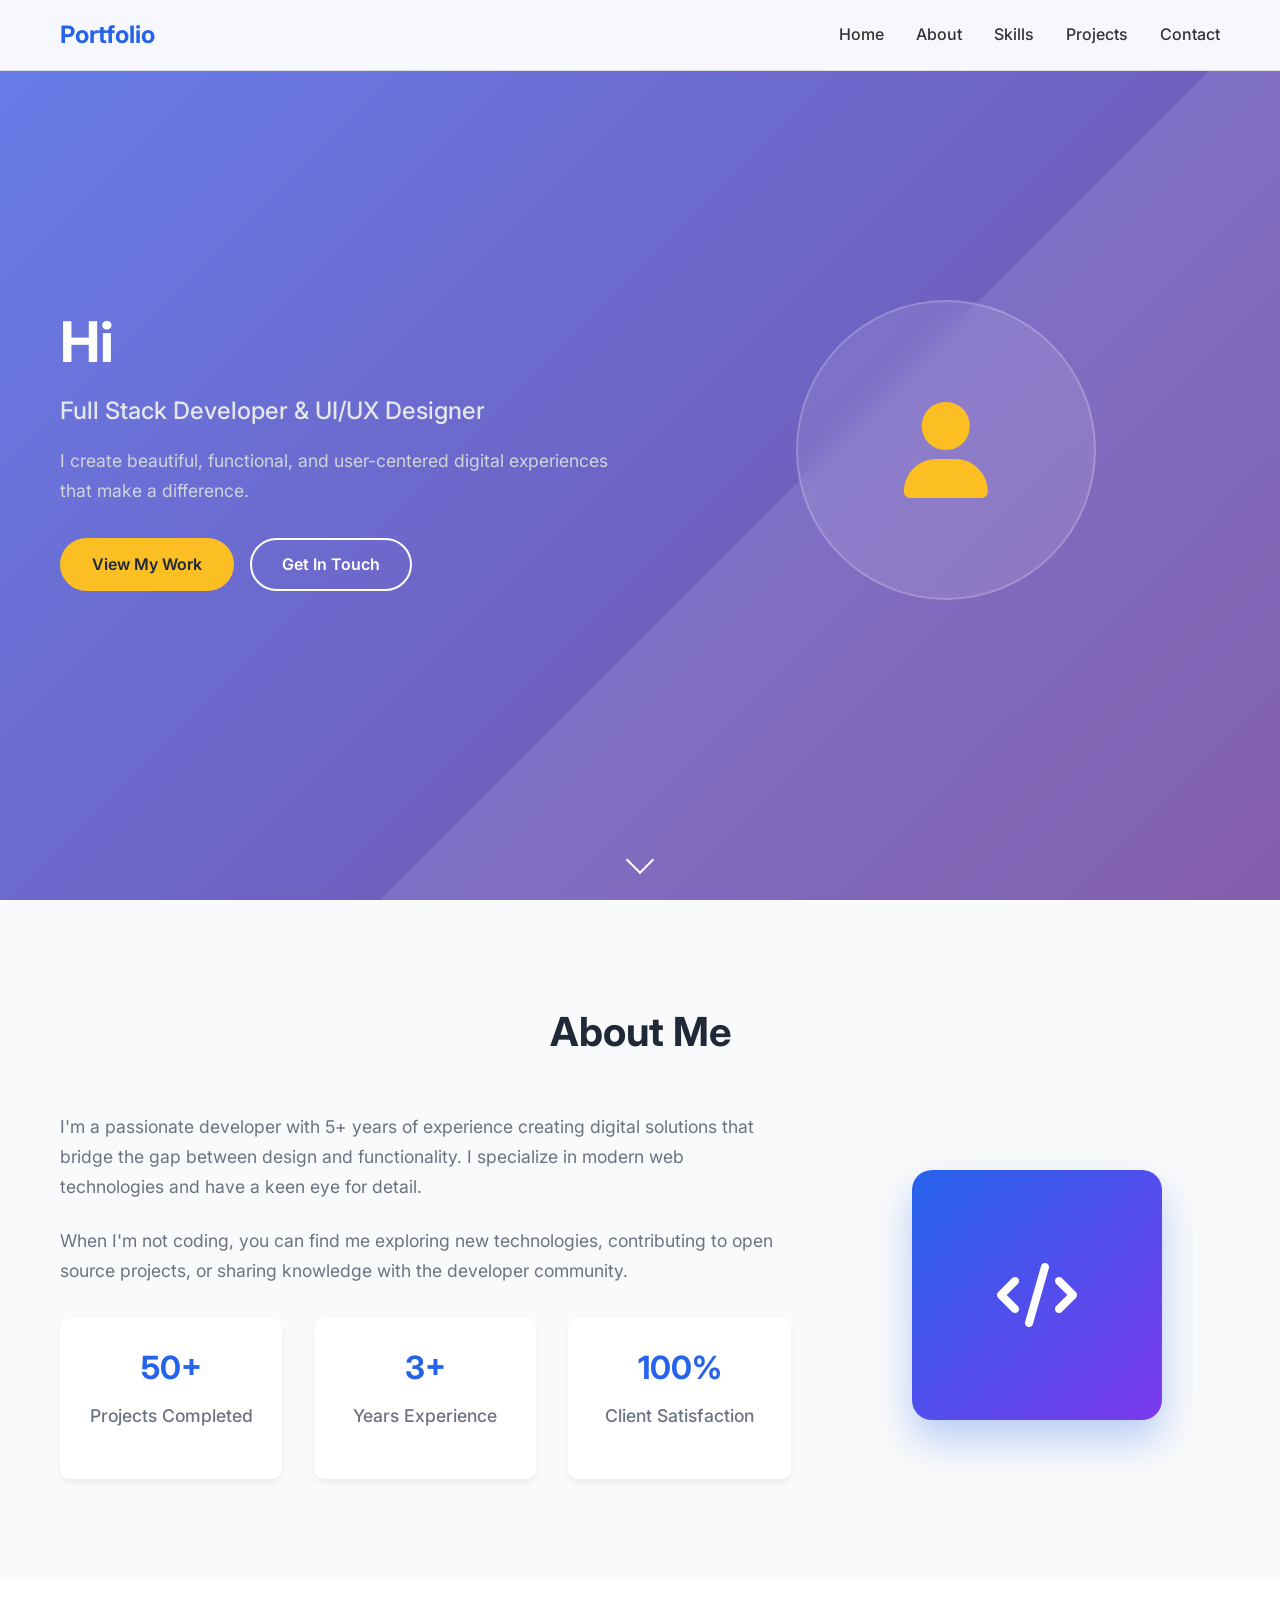
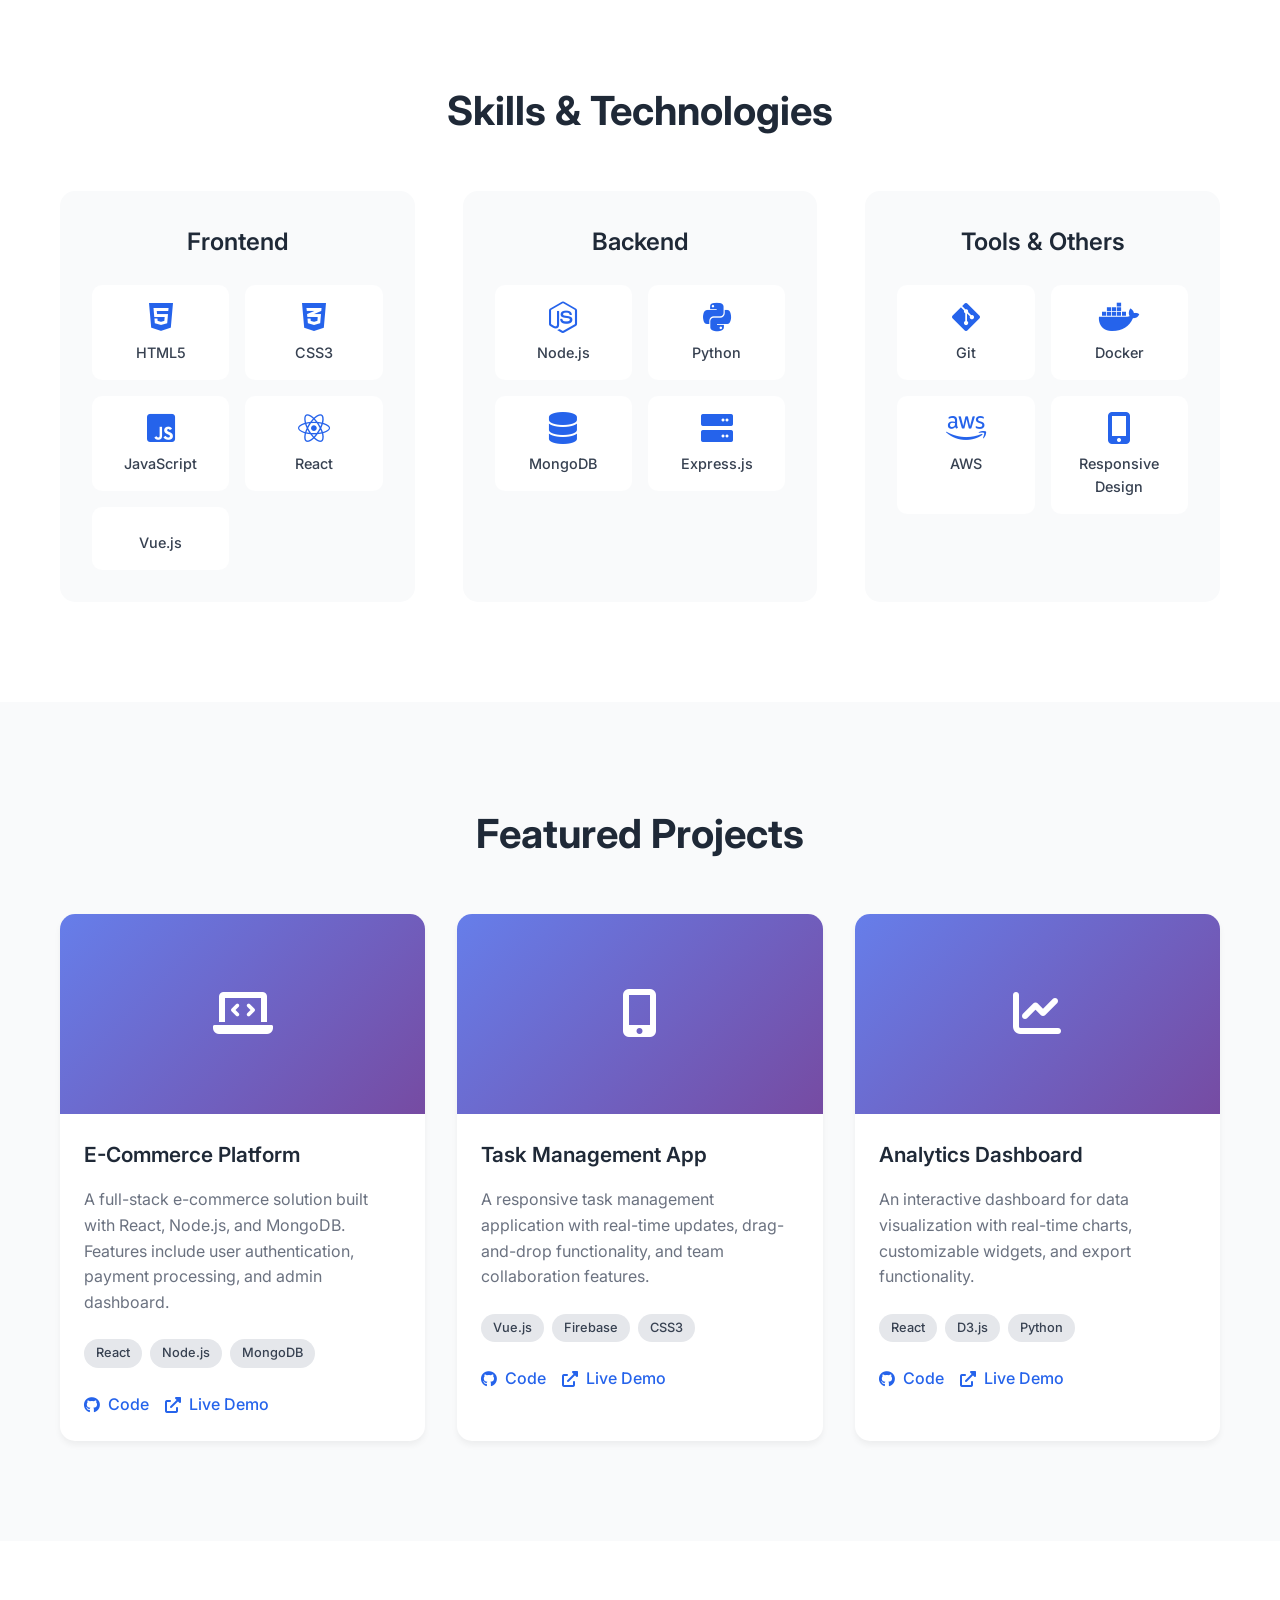
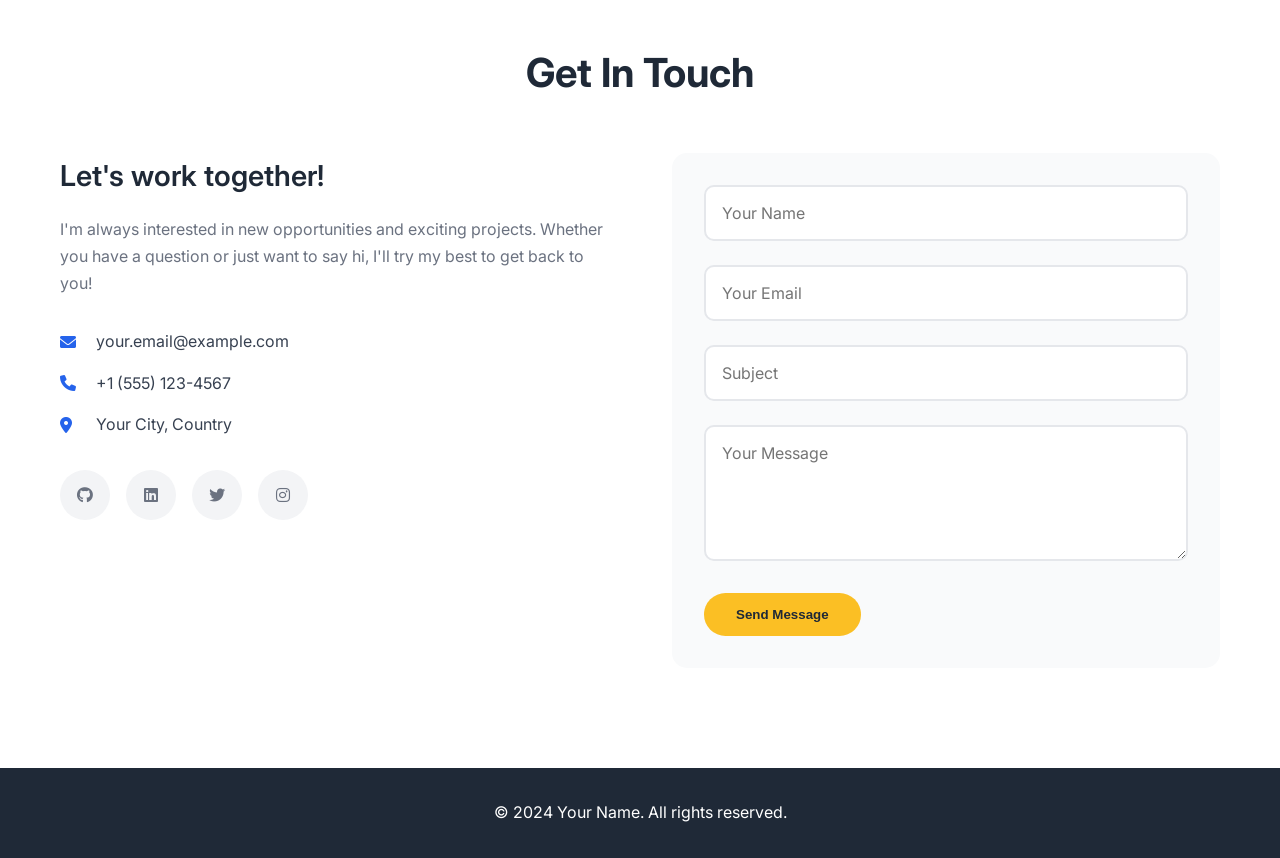
==== index.html @ 55de2504 "Initial commit: Modern responsive portfolio website" ====
<!DOCTYPE html>
<html lang="en">
<head>
    <meta charset="UTF-8">
    <meta name="viewport" content="width=device-width, initial-scale=1.0">
    <title>Your Name - Portfolio</title>
    <link rel="stylesheet" href="styles.css">
    <link href="https://cdnjs.cloudflare.com/ajax/libs/font-awesome/6.0.0/css/all.min.css" rel="stylesheet">
    <link href="https://fonts.googleapis.com/css2?family=Inter:wght@300;400;500;600;700&display=swap" rel="stylesheet">
</head>
<body>
    <!-- Navigation -->
    <nav class="navbar">
        <div class="nav-container">
            <div class="nav-logo">
                <a href="#home">Portfolio</a>
            </div>
            <div class="nav-menu" id="nav-menu">
                <a href="#home" class="nav-link">Home</a>
                <a href="#about" class="nav-link">About</a>
                <a href="#skills" class="nav-link">Skills</a>
                <a href="#projects" class="nav-link">Projects</a>
                <a href="#contact" class="nav-link">Contact</a>
            </div>
            <div class="hamburger" id="hamburger">
                <span class="bar"></span>
                <span class="bar"></span>
                <span class="bar"></span>
            </div>
        </div>
    </nav>

    <!-- Hero Section -->
    <section id="home" class="hero">
        <div class="hero-container">
            <div class="hero-content">
                <h1 class="hero-title">
                    Hi, I'm <span class="highlight">Your Name</span>
                </h1>
                <p class="hero-subtitle">Full Stack Developer & UI/UX Designer</p>
                <p class="hero-description">
                    I create beautiful, functional, and user-centered digital experiences that make a difference.
                </p>
                <div class="hero-buttons">
                    <a href="#projects" class="btn btn-primary">View My Work</a>
                    <a href="#contact" class="btn btn-secondary">Get In Touch</a>
                </div>
            </div>
            <div class="hero-image">
                <div class="hero-avatar">
                    <i class="fas fa-user"></i>
                </div>
            </div>
        </div>
        <div class="scroll-indicator">
            <div class="scroll-arrow"></div>
        </div>
    </section>

    <!-- About Section -->
    <section id="about" class="about">
        <div class="container">
            <h2 class="section-title">About Me</h2>
            <div class="about-content">
                <div class="about-text">
                    <p>
                        I'm a passionate developer with 5+ years of experience creating digital solutions 
                        that bridge the gap between design and functionality. I specialize in modern web 
                        technologies and have a keen eye for detail.
                    </p>
                    <p>
                        When I'm not coding, you can find me exploring new technologies, contributing to 
                        open source projects, or sharing knowledge with the developer community.
                    </p>
                    <div class="about-stats">
                        <div class="stat">
                            <h3>50+</h3>
                            <p>Projects Completed</p>
                        </div>
                        <div class="stat">
                            <h3>3+</h3>
                            <p>Years Experience</p>
                        </div>
                        <div class="stat">
                            <h3>100%</h3>
                            <p>Client Satisfaction</p>
                        </div>
                    </div>
                </div>
                <div class="about-image">
                    <div class="about-avatar">
                        <i class="fas fa-code"></i>
                    </div>
                </div>
            </div>
        </div>
    </section>

    <!-- Skills Section -->
    <section id="skills" class="skills">
        <div class="container">
            <h2 class="section-title">Skills & Technologies</h2>
            <div class="skills-grid">
                <div class="skill-category">
                    <h3>Frontend</h3>
                    <div class="skill-items">
                        <div class="skill-item">
                            <i class="fab fa-html5"></i>
                            <span>HTML5</span>
                        </div>
                        <div class="skill-item">
                            <i class="fab fa-css3-alt"></i>
                            <span>CSS3</span>
                        </div>
                        <div class="skill-item">
                            <i class="fab fa-js-square"></i>
                            <span>JavaScript</span>
                        </div>
                        <div class="skill-item">
                            <i class="fab fa-react"></i>
                            <span>React</span>
                        </div>
                        <div class="skill-item">
                            <i class="fab fa-vue"></i>
                            <span>Vue.js</span>
                        </div>
                    </div>
                </div>
                <div class="skill-category">
                    <h3>Backend</h3>
                    <div class="skill-items">
                        <div class="skill-item">
                            <i class="fab fa-node-js"></i>
                            <span>Node.js</span>
                        </div>
                        <div class="skill-item">
                            <i class="fab fa-python"></i>
                            <span>Python</span>
                        </div>
                        <div class="skill-item">
                            <i class="fas fa-database"></i>
                            <span>MongoDB</span>
                        </div>
                        <div class="skill-item">
                            <i class="fas fa-server"></i>
                            <span>Express.js</span>
                        </div>
                    </div>
                </div>
                <div class="skill-category">
                    <h3>Tools & Others</h3>
                    <div class="skill-items">
                        <div class="skill-item">
                            <i class="fab fa-git-alt"></i>
                            <span>Git</span>
                        </div>
                        <div class="skill-item">
                            <i class="fab fa-docker"></i>
                            <span>Docker</span>
                        </div>
                        <div class="skill-item">
                            <i class="fab fa-aws"></i>
                            <span>AWS</span>
                        </div>
                        <div class="skill-item">
                            <i class="fas fa-mobile-alt"></i>
                            <span>Responsive Design</span>
                        </div>
                    </div>
                </div>
            </div>
        </div>
    </section>

    <!-- Projects Section -->
    <section id="projects" class="projects">
        <div class="container">
            <h2 class="section-title">Featured Projects</h2>
            <div class="projects-grid">
                <div class="project-card">
                    <div class="project-image">
                        <div class="project-placeholder">
                            <i class="fas fa-laptop-code"></i>
                        </div>
                    </div>
                    <div class="project-content">
                        <h3>E-Commerce Platform</h3>
                        <p>A full-stack e-commerce solution built with React, Node.js, and MongoDB. Features include user authentication, payment processing, and admin dashboard.</p>
                        <div class="project-tech">
                            <span class="tech-tag">React</span>
                            <span class="tech-tag">Node.js</span>
                            <span class="tech-tag">MongoDB</span>
                        </div>
                        <div class="project-links">
                            <a href="#" class="project-link">
                                <i class="fab fa-github"></i> Code
                            </a>
                            <a href="#" class="project-link">
                                <i class="fas fa-external-link-alt"></i> Live Demo
                            </a>
                        </div>
                    </div>
                </div>
                <div class="project-card">
                    <div class="project-image">
                        <div class="project-placeholder">
                            <i class="fas fa-mobile-alt"></i>
                        </div>
                    </div>
                    <div class="project-content">
                        <h3>Task Management App</h3>
                        <p>A responsive task management application with real-time updates, drag-and-drop functionality, and team collaboration features.</p>
                        <div class="project-tech">
                            <span class="tech-tag">Vue.js</span>
                            <span class="tech-tag">Firebase</span>
                            <span class="tech-tag">CSS3</span>
                        </div>
                        <div class="project-links">
                            <a href="#" class="project-link">
                                <i class="fab fa-github"></i> Code
                            </a>
                            <a href="#" class="project-link">
                                <i class="fas fa-external-link-alt"></i> Live Demo
                            </a>
                        </div>
                    </div>
                </div>
                <div class="project-card">
                    <div class="project-image">
                        <div class="project-placeholder">
                            <i class="fas fa-chart-line"></i>
                        </div>
                    </div>
                    <div class="project-content">
                        <h3>Analytics Dashboard</h3>
                        <p>An interactive dashboard for data visualization with real-time charts, customizable widgets, and export functionality.</p>
                        <div class="project-tech">
                            <span class="tech-tag">React</span>
                            <span class="tech-tag">D3.js</span>
                            <span class="tech-tag">Python</span>
                        </div>
                        <div class="project-links">
                            <a href="#" class="project-link">
                                <i class="fab fa-github"></i> Code
                            </a>
                            <a href="#" class="project-link">
                                <i class="fas fa-external-link-alt"></i> Live Demo
                            </a>
                        </div>
                    </div>
                </div>
            </div>
        </div>
    </section>

    <!-- Contact Section -->
    <section id="contact" class="contact">
        <div class="container">
            <h2 class="section-title">Get In Touch</h2>
            <div class="contact-content">
                <div class="contact-info">
                    <h3>Let's work together!</h3>
                    <p>I'm always interested in new opportunities and exciting projects. Whether you have a question or just want to say hi, I'll try my best to get back to you!</p>
                    <div class="contact-details">
                        <div class="contact-item">
                            <i class="fas fa-envelope"></i>
                            <span>your.email@example.com</span>
                        </div>
                        <div class="contact-item">
                            <i class="fas fa-phone"></i>
                            <span>+1 (555) 123-4567</span>
                        </div>
                        <div class="contact-item">
                            <i class="fas fa-map-marker-alt"></i>
                            <span>Your City, Country</span>
                        </div>
                    </div>
                    <div class="social-links">
                        <a href="#" class="social-link">
                            <i class="fab fa-github"></i>
                        </a>
                        <a href="#" class="social-link">
                            <i class="fab fa-linkedin"></i>
                        </a>
                        <a href="#" class="social-link">
                            <i class="fab fa-twitter"></i>
                        </a>
                        <a href="#" class="social-link">
                            <i class="fab fa-instagram"></i>
                        </a>
                    </div>
                </div>
                <form class="contact-form">
                    <div class="form-group">
                        <input type="text" id="name" name="name" placeholder="Your Name" required>
                    </div>
                    <div class="form-group">
                        <input type="email" id="email" name="email" placeholder="Your Email" required>
                    </div>
                    <div class="form-group">
                        <input type="text" id="subject" name="subject" placeholder="Subject" required>
                    </div>
                    <div class="form-group">
                        <textarea id="message" name="message" placeholder="Your Message" rows="5" required></textarea>
                    </div>
                    <button type="submit" class="btn btn-primary">Send Message</button>
                </form>
            </div>
        </div>
    </section>

    <!-- Footer -->
    <footer class="footer">
        <div class="container">
            <p>&copy; 2024 Your Name. All rights reserved.</p>
        </div>
    </footer>

    <script src="script.js"></script>
</body>
</html>
---- styles.css ----
/* Reset and Base Styles */
* {
    margin: 0;
    padding: 0;
    box-sizing: border-box;
}

html {
    scroll-behavior: smooth;
}

body {
    font-family: 'Inter', sans-serif;
    line-height: 1.6;
    color: #333;
    background-color: #ffffff;
}

.container {
    max-width: 1200px;
    margin: 0 auto;
    padding: 0 20px;
}

/* Navigation */
.navbar {
    position: fixed;
    top: 0;
    width: 100%;
    background: rgba(255, 255, 255, 0.95);
    backdrop-filter: blur(10px);
    z-index: 1000;
    transition: all 0.3s ease;
    border-bottom: 1px solid rgba(0, 0, 0, 0.1);
}

.nav-container {
    max-width: 1200px;
    margin: 0 auto;
    padding: 0 20px;
    display: flex;
    justify-content: space-between;
    align-items: center;
    height: 70px;
}

.nav-logo a {
    font-size: 1.5rem;
    font-weight: 700;
    color: #2563eb;
    text-decoration: none;
}

.nav-menu {
    display: flex;
    gap: 2rem;
}

.nav-link {
    color: #333;
    text-decoration: none;
    font-weight: 500;
    transition: color 0.3s ease;
    position: relative;
}

.nav-link:hover {
    color: #2563eb;
}

.nav-link::after {
    content: '';
    position: absolute;
    bottom: -5px;
    left: 0;
    width: 0;
    height: 2px;
    background: #2563eb;
    transition: width 0.3s ease;
}

.nav-link:hover::after {
    width: 100%;
}

.hamburger {
    display: none;
    flex-direction: column;
    cursor: pointer;
}

.bar {
    width: 25px;
    height: 3px;
    background: #333;
    margin: 3px 0;
    transition: 0.3s;
}

/* Hero Section */
.hero {
    min-height: 100vh;
    display: flex;
    align-items: center;
    background: linear-gradient(135deg, #667eea 0%, #764ba2 100%);
    color: white;
    position: relative;
    overflow: hidden;
}

.hero::before {
    content: '';
    position: absolute;
    top: 0;
    left: 0;
    right: 0;
    bottom: 0;
    background: url('data:image/svg+xml,<svg xmlns="http://www.w3.org/2000/svg" viewBox="0 0 1000 1000"><polygon fill="rgba(255,255,255,0.1)" points="0,1000 1000,0 1000,1000"/></svg>');
    background-size: cover;
}

.hero-container {
    max-width: 1200px;
    margin: 0 auto;
    padding: 0 20px;
    display: grid;
    grid-template-columns: 1fr 1fr;
    gap: 4rem;
    align-items: center;
    position: relative;
    z-index: 1;
}

.hero-content {
    animation: fadeInUp 1s ease-out;
}

.hero-title {
    font-size: 3.5rem;
    font-weight: 700;
    margin-bottom: 1rem;
    line-height: 1.2;
}

.highlight {
    color: #fbbf24;
}

.hero-subtitle {
    font-size: 1.5rem;
    font-weight: 500;
    margin-bottom: 1rem;
    color: #e5e7eb;
}

.hero-description {
    font-size: 1.1rem;
    margin-bottom: 2rem;
    color: #d1d5db;
    line-height: 1.7;
}

.hero-buttons {
    display: flex;
    gap: 1rem;
    flex-wrap: wrap;
}

.btn {
    padding: 12px 30px;
    border-radius: 50px;
    text-decoration: none;
    font-weight: 600;
    transition: all 0.3s ease;
    display: inline-block;
    border: 2px solid transparent;
}

.btn-primary {
    background: #fbbf24;
    color: #1f2937;
}

.btn-primary:hover {
    background: #f59e0b;
    transform: translateY(-2px);
    box-shadow: 0 10px 25px rgba(251, 191, 36, 0.3);
}

.btn-secondary {
    background: transparent;
    color: white;
    border-color: white;
}

.btn-secondary:hover {
    background: white;
    color: #2563eb;
    transform: translateY(-2px);
}

.hero-image {
    display: flex;
    justify-content: center;
    align-items: center;
    animation: fadeInRight 1s ease-out;
}

.hero-avatar {
    width: 300px;
    height: 300px;
    background: rgba(255, 255, 255, 0.1);
    border-radius: 50%;
    display: flex;
    align-items: center;
    justify-content: center;
    font-size: 6rem;
    color: #fbbf24;
    backdrop-filter: blur(10px);
    border: 2px solid rgba(255, 255, 255, 0.2);
}

.scroll-indicator {
    position: absolute;
    bottom: 30px;
    left: 50%;
    transform: translateX(-50%);
    animation: bounce 2s infinite;
}

.scroll-arrow {
    width: 20px;
    height: 20px;
    border: 2px solid white;
    border-top: none;
    border-left: none;
    transform: rotate(45deg);
}

/* About Section */
.about {
    padding: 100px 0;
    background: #f9fafb;
}

.section-title {
    text-align: center;
    font-size: 2.5rem;
    font-weight: 700;
    margin-bottom: 3rem;
    color: #1f2937;
}

.about-content {
    display: grid;
    grid-template-columns: 2fr 1fr;
    gap: 4rem;
    align-items: center;
}

.about-text p {
    font-size: 1.1rem;
    margin-bottom: 1.5rem;
    color: #6b7280;
    line-height: 1.7;
}

.about-stats {
    display: grid;
    grid-template-columns: repeat(3, 1fr);
    gap: 2rem;
    margin-top: 2rem;
}

.stat {
    text-align: center;
    padding: 1.5rem;
    background: white;
    border-radius: 10px;
    box-shadow: 0 4px 6px rgba(0, 0, 0, 0.05);
}

.stat h3 {
    font-size: 2rem;
    font-weight: 700;
    color: #2563eb;
    margin-bottom: 0.5rem;
}

.stat p {
    color: #6b7280;
    font-weight: 500;
}

.about-image {
    display: flex;
    justify-content: center;
}

.about-avatar {
    width: 250px;
    height: 250px;
    background: linear-gradient(135deg, #2563eb, #7c3aed);
    border-radius: 20px;
    display: flex;
    align-items: center;
    justify-content: center;
    font-size: 4rem;
    color: white;
    box-shadow: 0 20px 40px rgba(37, 99, 235, 0.3);
}

/* Skills Section */
.skills {
    padding: 100px 0;
    background: white;
}

.skills-grid {
    display: grid;
    grid-template-columns: repeat(auto-fit, minmax(300px, 1fr));
    gap: 3rem;
}

.skill-category {
    background: #f9fafb;
    padding: 2rem;
    border-radius: 15px;
    text-align: center;
    transition: transform 0.3s ease;
}

.skill-category:hover {
    transform: translateY(-5px);
}

.skill-category h3 {
    font-size: 1.5rem;
    font-weight: 600;
    margin-bottom: 1.5rem;
    color: #1f2937;
}

.skill-items {
    display: grid;
    grid-template-columns: repeat(auto-fit, minmax(120px, 1fr));
    gap: 1rem;
}

.skill-item {
    display: flex;
    flex-direction: column;
    align-items: center;
    padding: 1rem;
    background: white;
    border-radius: 10px;
    transition: all 0.3s ease;
    cursor: pointer;
}

.skill-item:hover {
    transform: translateY(-3px);
    box-shadow: 0 10px 25px rgba(0, 0, 0, 0.1);
}

.skill-item i {
    font-size: 2rem;
    margin-bottom: 0.5rem;
    color: #2563eb;
}

.skill-item span {
    font-weight: 500;
    color: #374151;
    font-size: 0.9rem;
}

/* Projects Section */
.projects {
    padding: 100px 0;
    background: #f9fafb;
}

.projects-grid {
    display: grid;
    grid-template-columns: repeat(auto-fit, minmax(350px, 1fr));
    gap: 2rem;
}

.project-card {
    background: white;
    border-radius: 15px;
    overflow: hidden;
    box-shadow: 0 4px 6px rgba(0, 0, 0, 0.05);
    transition: all 0.3s ease;
}

.project-card:hover {
    transform: translateY(-10px);
    box-shadow: 0 20px 40px rgba(0, 0, 0, 0.1);
}

.project-image {
    height: 200px;
    background: linear-gradient(135deg, #667eea, #764ba2);
    display: flex;
    align-items: center;
    justify-content: center;
}

.project-placeholder {
    font-size: 3rem;
    color: white;
}

.project-content {
    padding: 1.5rem;
}

.project-content h3 {
    font-size: 1.3rem;
    font-weight: 600;
    margin-bottom: 1rem;
    color: #1f2937;
}

.project-content p {
    color: #6b7280;
    margin-bottom: 1.5rem;
    line-height: 1.6;
}

.project-tech {
    display: flex;
    flex-wrap: wrap;
    gap: 0.5rem;
    margin-bottom: 1.5rem;
}

.tech-tag {
    background: #e5e7eb;
    color: #374151;
    padding: 0.25rem 0.75rem;
    border-radius: 20px;
    font-size: 0.8rem;
    font-weight: 500;
}

.project-links {
    display: flex;
    gap: 1rem;
}

.project-link {
    color: #2563eb;
    text-decoration: none;
    font-weight: 500;
    display: flex;
    align-items: center;
    gap: 0.5rem;
    transition: color 0.3s ease;
}

.project-link:hover {
    color: #1d4ed8;
}

/* Contact Section */
.contact {
    padding: 100px 0;
    background: white;
}

.contact-content {
    display: grid;
    grid-template-columns: 1fr 1fr;
    gap: 4rem;
    align-items: start;
}

.contact-info h3 {
    font-size: 1.8rem;
    font-weight: 600;
    margin-bottom: 1rem;
    color: #1f2937;
}

.contact-info p {
    color: #6b7280;
    margin-bottom: 2rem;
    line-height: 1.7;
}

.contact-details {
    margin-bottom: 2rem;
}

.contact-item {
    display: flex;
    align-items: center;
    gap: 1rem;
    margin-bottom: 1rem;
    color: #374151;
}

.contact-item i {
    color: #2563eb;
    width: 20px;
}

.social-links {
    display: flex;
    gap: 1rem;
}

.social-link {
    width: 50px;
    height: 50px;
    background: #f3f4f6;
    border-radius: 50%;
    display: flex;
    align-items: center;
    justify-content: center;
    color: #6b7280;
    text-decoration: none;
    transition: all 0.3s ease;
}

.social-link:hover {
    background: #2563eb;
    color: white;
    transform: translateY(-3px);
}

.contact-form {
    background: #f9fafb;
    padding: 2rem;
    border-radius: 15px;
}

.form-group {
    margin-bottom: 1.5rem;
}

.form-group input,
.form-group textarea {
    width: 100%;
    padding: 1rem;
    border: 2px solid #e5e7eb;
    border-radius: 10px;
    font-size: 1rem;
    transition: border-color 0.3s ease;
    font-family: inherit;
}

.form-group input:focus,
.form-group textarea:focus {
    outline: none;
    border-color: #2563eb;
}

.form-group textarea {
    resize: vertical;
    min-height: 120px;
}

/* Footer */
.footer {
    background: #1f2937;
    color: white;
    text-align: center;
    padding: 2rem 0;
}

/* Animations */
@keyframes fadeInUp {
    from {
        opacity: 0;
        transform: translateY(30px);
    }
    to {
        opacity: 1;
        transform: translateY(0);
    }
}

@keyframes fadeInRight {
    from {
        opacity: 0;
        transform: translateX(30px);
    }
    to {
        opacity: 1;
        transform: translateX(0);
    }
}

@keyframes bounce {
    0%, 20%, 50%, 80%, 100% {
        transform: translateX(-50%) translateY(0);
    }
    40% {
        transform: translateX(-50%) translateY(-10px);
    }
    60% {
        transform: translateX(-50%) translateY(-5px);
    }
}

/* Responsive Design */
@media (max-width: 768px) {
    .hamburger {
        display: flex;
    }

    .nav-menu {
        position: fixed;
        left: -100%;
        top: 70px;
        flex-direction: column;
        background-color: white;
        width: 100%;
        text-align: center;
        transition: 0.3s;
        box-shadow: 0 10px 27px rgba(0, 0, 0, 0.05);
        padding: 2rem 0;
    }

    .nav-menu.active {
        left: 0;
    }

    .nav-menu a {
        margin: 1rem 0;
        font-size: 1.1rem;
    }

    .hamburger.active .bar:nth-child(2) {
        opacity: 0;
    }

    .hamburger.active .bar:nth-child(1) {
        transform: translateY(8px) rotate(45deg);
    }

    .hamburger.active .bar:nth-child(3) {
        transform: translateY(-8px) rotate(-45deg);
    }

    .hero-container {
        grid-template-columns: 1fr;
        text-align: center;
        gap: 2rem;
    }

    .hero-title {
        font-size: 2.5rem;
    }

    .hero-buttons {
        justify-content: center;
    }

    .about-content {
        grid-template-columns: 1fr;
        text-align: center;
    }

    .about-stats {
        grid-template-columns: 1fr;
        gap: 1rem;
    }

    .skills-grid {
        grid-template-columns: 1fr;
    }

    .projects-grid {
        grid-template-columns: 1fr;
    }

    .contact-content {
        grid-template-columns: 1fr;
    }

    .hero-avatar {
        width: 200px;
        height: 200px;
        font-size: 4rem;
    }

    .about-avatar {
        width: 200px;
        height: 200px;
        font-size: 3rem;
    }
}

@media (max-width: 480px) {
    .container {
        padding: 0 15px;
    }

    .hero-title {
        font-size: 2rem;
    }

    .section-title {
        font-size: 2rem;
    }

    .btn {
        padding: 10px 20px;
        font-size: 0.9rem;
    }

    .hero-buttons {
        flex-direction: column;
        align-items: center;
    }

    .skill-items {
        grid-template-columns: repeat(2, 1fr);
    }
}
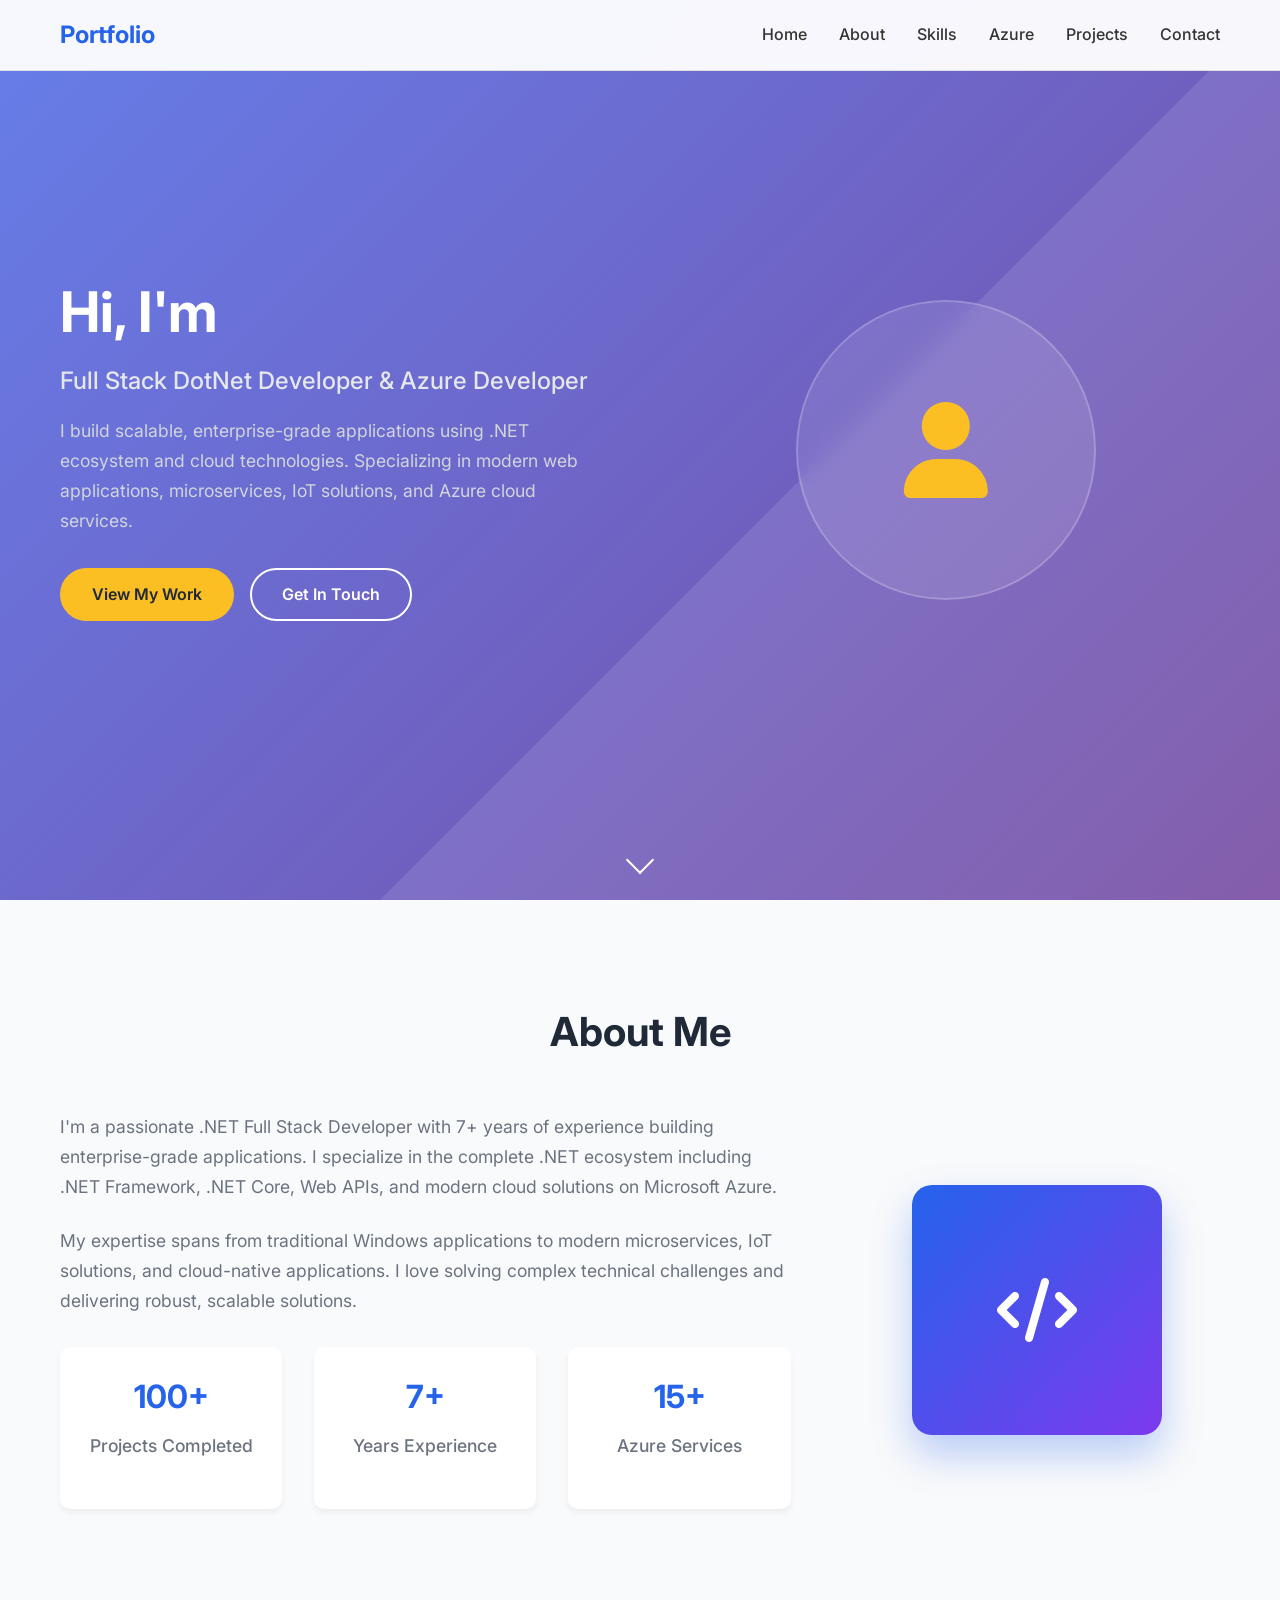
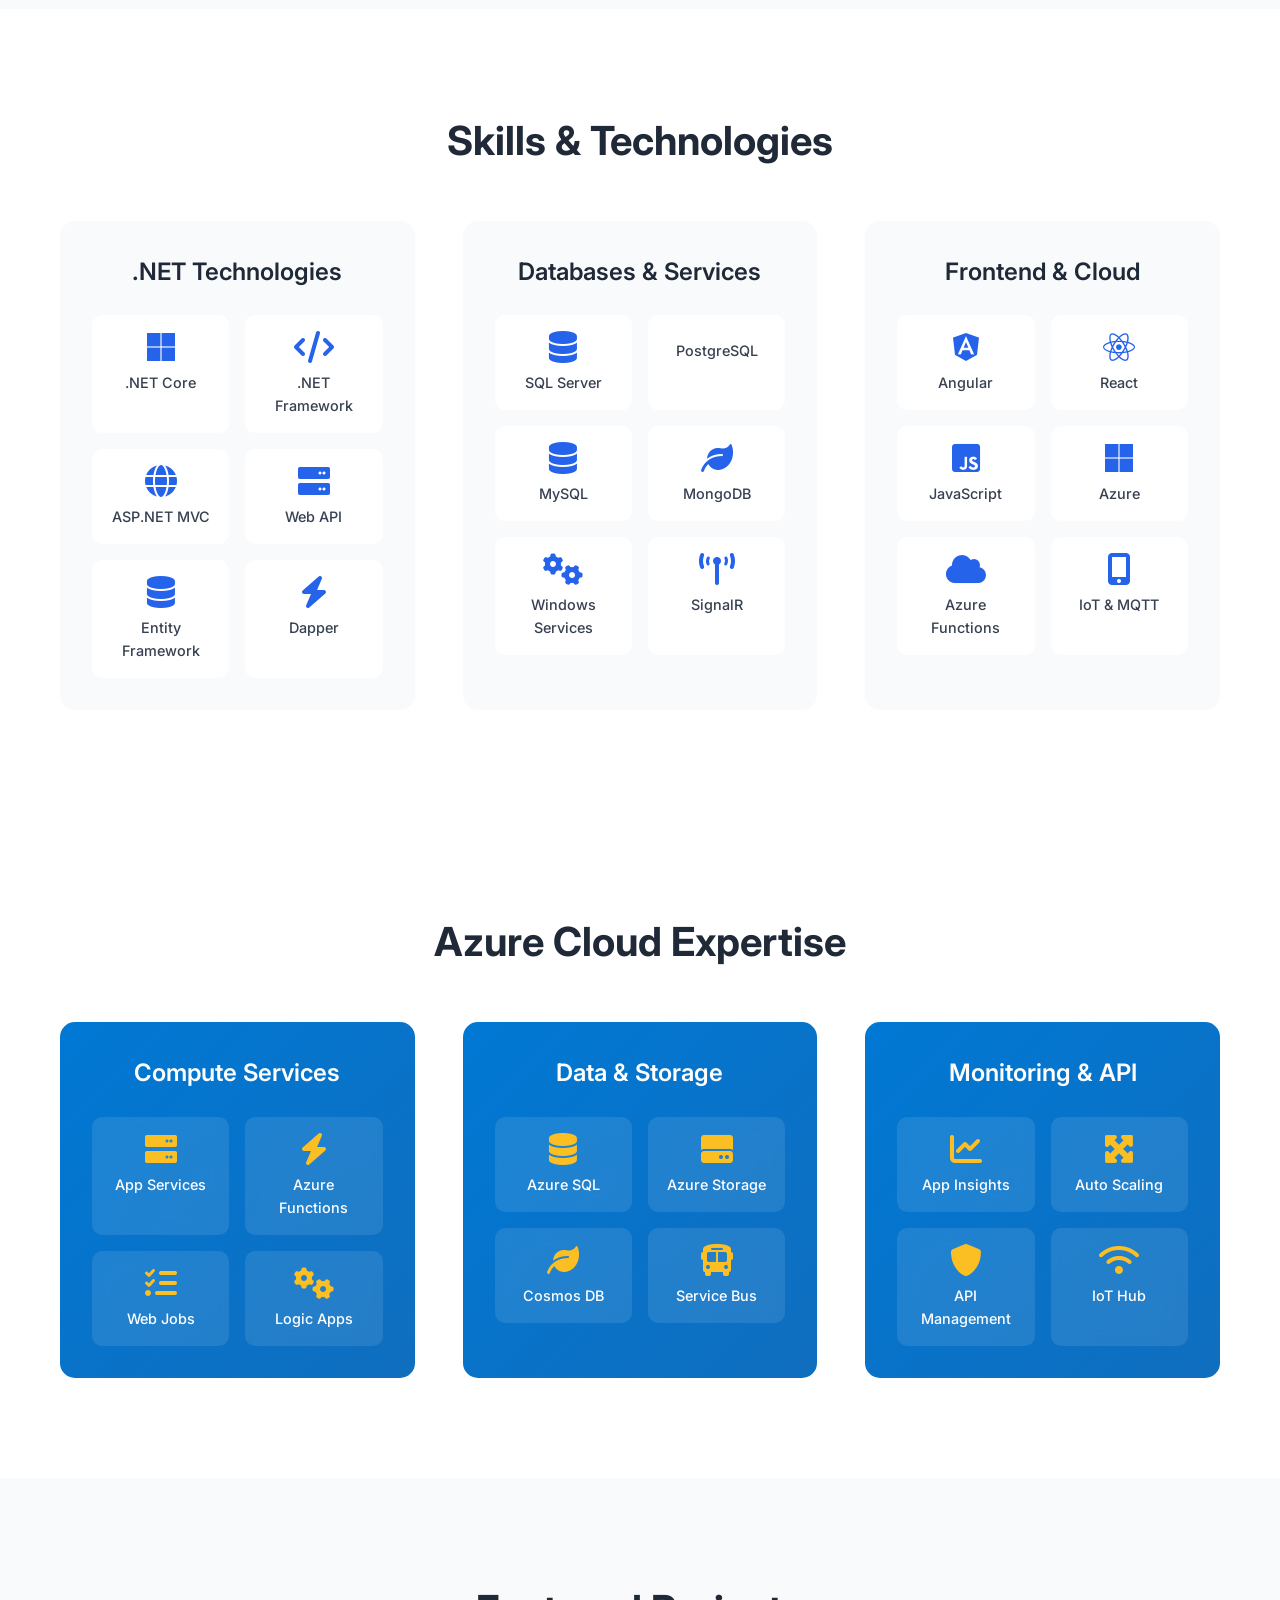
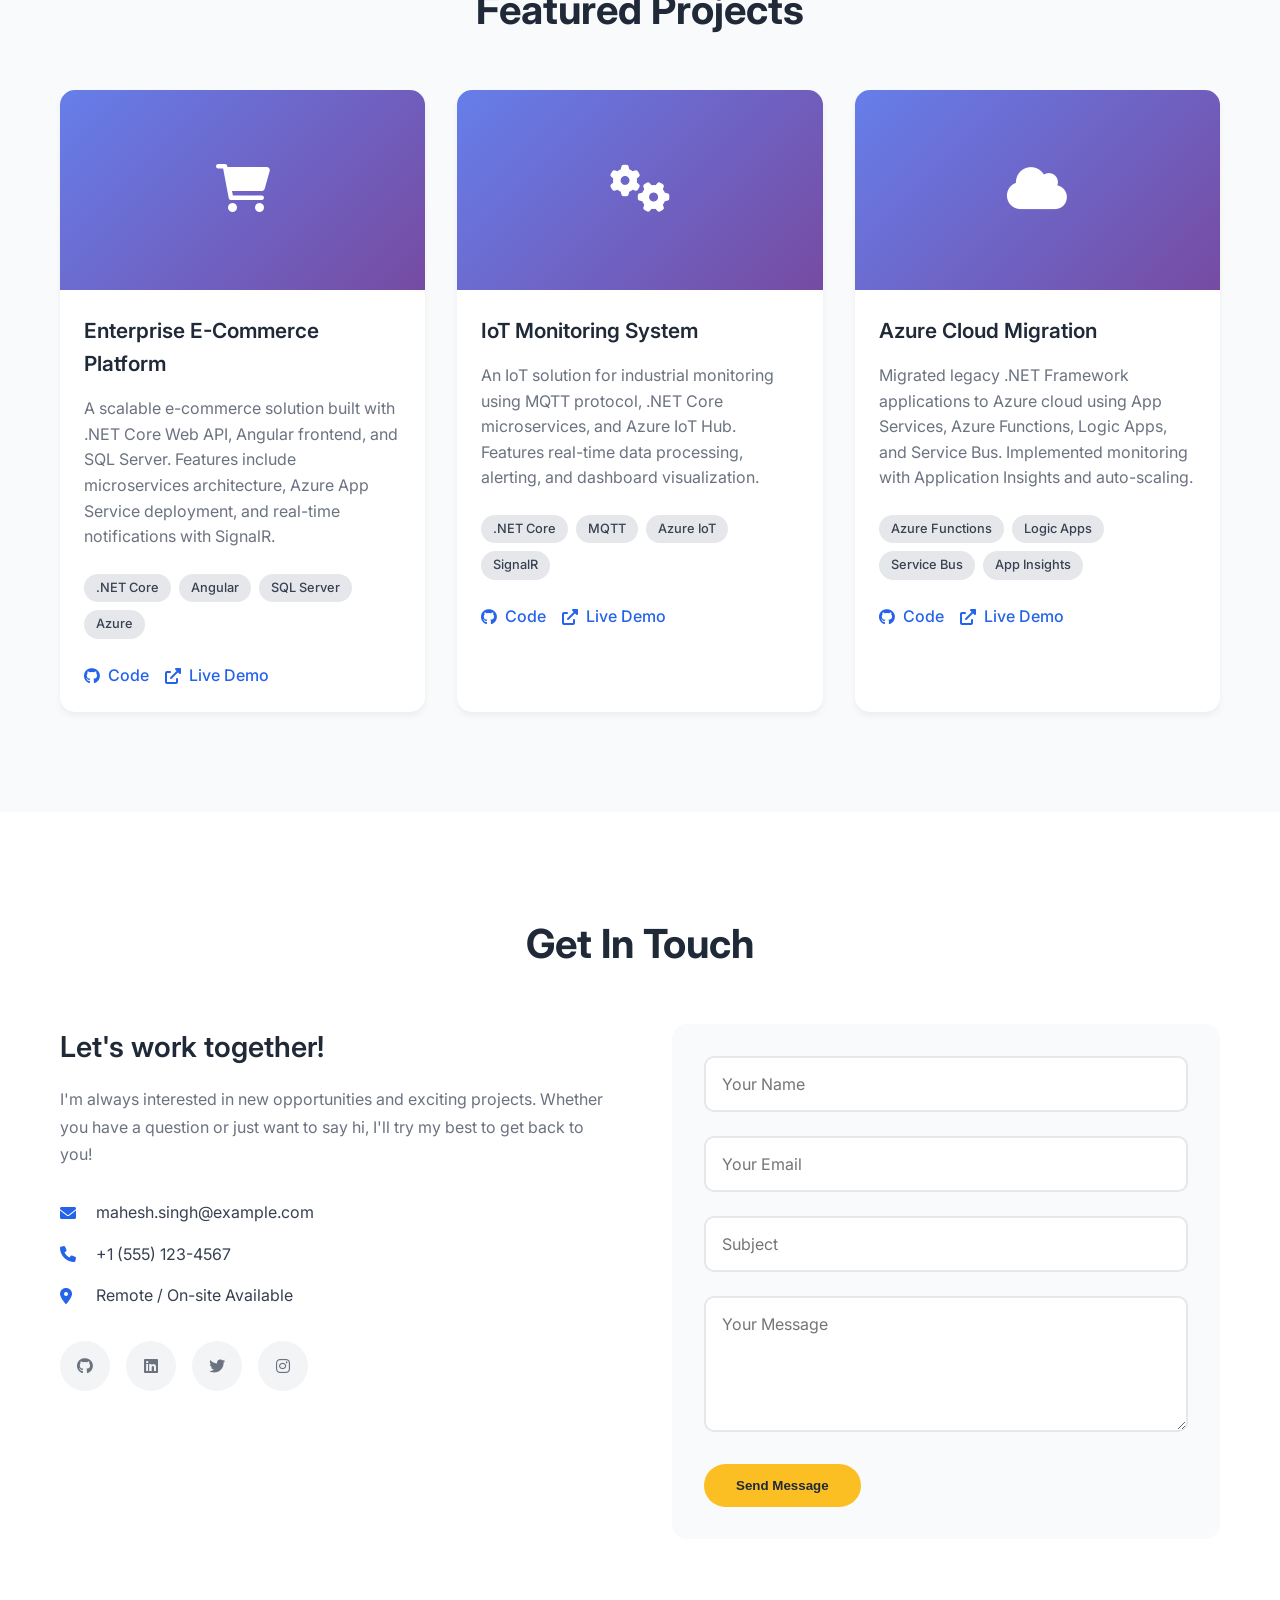
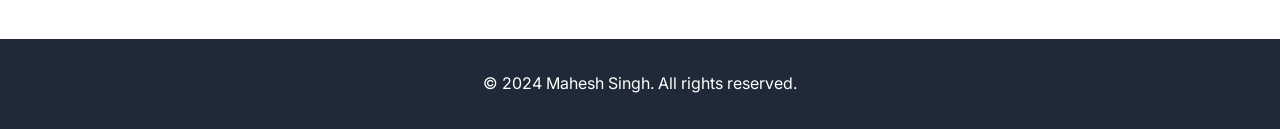
==== commit 03a97375: "Update portfolio with .NET Full Stack Developer profile and Azure expertise" ====
--- a/index.html
+++ b/index.html
@@ -3,7 +3,7 @@
 <head>
     <meta charset="UTF-8">
     <meta name="viewport" content="width=device-width, initial-scale=1.0">
-    <title>Your Name - Portfolio</title>
+    <title>Mahesh Singh - .NET Full Stack Developer</title>
     <link rel="stylesheet" href="styles.css">
     <link href="https://cdnjs.cloudflare.com/ajax/libs/font-awesome/6.0.0/css/all.min.css" rel="stylesheet">
     <link href="https://fonts.googleapis.com/css2?family=Inter:wght@300;400;500;600;700&display=swap" rel="stylesheet">
@@ -19,6 +19,7 @@
                 <a href="#home" class="nav-link">Home</a>
                 <a href="#about" class="nav-link">About</a>
                 <a href="#skills" class="nav-link">Skills</a>
+                <a href="#azure" class="nav-link">Azure</a>
                 <a href="#projects" class="nav-link">Projects</a>
                 <a href="#contact" class="nav-link">Contact</a>
             </div>
@@ -35,11 +36,12 @@
         <div class="hero-container">
             <div class="hero-content">
                 <h1 class="hero-title">
-                    Hi, I'm <span class="highlight">Your Name</span>
+                    Hi, I'm <span class="highlight">Mahesh Singh</span>
                 </h1>
-                <p class="hero-subtitle">Full Stack Developer & UI/UX Designer</p>
+                <p class="hero-subtitle">Full Stack DotNet Developer & Azure Developer</p>
                 <p class="hero-description">
-                    I create beautiful, functional, and user-centered digital experiences that make a difference.
+                    I build scalable, enterprise-grade applications using .NET ecosystem and cloud technologies. 
+                    Specializing in modern web applications, microservices, IoT solutions, and Azure cloud services.
                 </p>
                 <div class="hero-buttons">
                     <a href="#projects" class="btn btn-primary">View My Work</a>
@@ -64,26 +66,27 @@
             <div class="about-content">
                 <div class="about-text">
                     <p>
-                        I'm a passionate developer with 5+ years of experience creating digital solutions 
-                        that bridge the gap between design and functionality. I specialize in modern web 
-                        technologies and have a keen eye for detail.
+                        I'm a passionate .NET Full Stack Developer with 7+ years of experience building 
+                        enterprise-grade applications. I specialize in the complete .NET ecosystem including 
+                        .NET Framework, .NET Core, Web APIs, and modern cloud solutions on Microsoft Azure.
                     </p>
                     <p>
-                        When I'm not coding, you can find me exploring new technologies, contributing to 
-                        open source projects, or sharing knowledge with the developer community.
+                        My expertise spans from traditional Windows applications to modern microservices, 
+                        IoT solutions, and cloud-native applications. I love solving complex technical 
+                        challenges and delivering robust, scalable solutions.
                     </p>
                     <div class="about-stats">
                         <div class="stat">
-                            <h3>50+</h3>
+                            <h3>100+</h3>
                             <p>Projects Completed</p>
                         </div>
                         <div class="stat">
-                            <h3>3+</h3>
+                            <h3>7+</h3>
                             <p>Years Experience</p>
                         </div>
                         <div class="stat">
-                            <h3>100%</h3>
-                            <p>Client Satisfaction</p>
+                            <h3>15+</h3>
+                            <p>Azure Services</p>
                         </div>
                     </div>
                 </div>
@@ -102,69 +105,161 @@
             <h2 class="section-title">Skills & Technologies</h2>
             <div class="skills-grid">
                 <div class="skill-category">
-                    <h3>Frontend</h3>
+                    <h3>.NET Technologies</h3>
                     <div class="skill-items">
                         <div class="skill-item">
-                            <i class="fab fa-html5"></i>
-                            <span>HTML5</span>
-                        </div>
-                        <div class="skill-item">
-                            <i class="fab fa-css3-alt"></i>
-                            <span>CSS3</span>
+                            <i class="fab fa-microsoft"></i>
+                            <span>.NET Core</span>
+                        </div>
+                        <div class="skill-item">
+                            <i class="fas fa-code"></i>
+                            <span>.NET Framework</span>
+                        </div>
+                        <div class="skill-item">
+                            <i class="fas fa-globe"></i>
+                            <span>ASP.NET MVC</span>
+                        </div>
+                        <div class="skill-item">
+                            <i class="fas fa-server"></i>
+                            <span>Web API</span>
+                        </div>
+                        <div class="skill-item">
+                            <i class="fas fa-database"></i>
+                            <span>Entity Framework</span>
+                        </div>
+                        <div class="skill-item">
+                            <i class="fas fa-bolt"></i>
+                            <span>Dapper</span>
+                        </div>
+                    </div>
+                </div>
+                <div class="skill-category">
+                    <h3>Databases & Services</h3>
+                    <div class="skill-items">
+                        <div class="skill-item">
+                            <i class="fas fa-database"></i>
+                            <span>SQL Server</span>
+                        </div>
+                        <div class="skill-item">
+                            <i class="fas fa-elephant"></i>
+                            <span>PostgreSQL</span>
+                        </div>
+                        <div class="skill-item">
+                            <i class="fas fa-database"></i>
+                            <span>MySQL</span>
+                        </div>
+                        <div class="skill-item">
+                            <i class="fas fa-leaf"></i>
+                            <span>MongoDB</span>
+                        </div>
+                        <div class="skill-item">
+                            <i class="fas fa-cogs"></i>
+                            <span>Windows Services</span>
+                        </div>
+                        <div class="skill-item">
+                            <i class="fas fa-broadcast-tower"></i>
+                            <span>SignalR</span>
+                        </div>
+                    </div>
+                </div>
+                <div class="skill-category">
+                    <h3>Frontend & Cloud</h3>
+                    <div class="skill-items">
+                        <div class="skill-item">
+                            <i class="fab fa-angular"></i>
+                            <span>Angular</span>
+                        </div>
+                        <div class="skill-item">
+                            <i class="fab fa-react"></i>
+                            <span>React</span>
                         </div>
                         <div class="skill-item">
                             <i class="fab fa-js-square"></i>
                             <span>JavaScript</span>
                         </div>
                         <div class="skill-item">
-                            <i class="fab fa-react"></i>
-                            <span>React</span>
-                        </div>
-                        <div class="skill-item">
-                            <i class="fab fa-vue"></i>
-                            <span>Vue.js</span>
-                        </div>
-                    </div>
-                </div>
-                <div class="skill-category">
-                    <h3>Backend</h3>
-                    <div class="skill-items">
-                        <div class="skill-item">
-                            <i class="fab fa-node-js"></i>
-                            <span>Node.js</span>
-                        </div>
-                        <div class="skill-item">
-                            <i class="fab fa-python"></i>
-                            <span>Python</span>
-                        </div>
-                        <div class="skill-item">
+                            <i class="fab fa-microsoft"></i>
+                            <span>Azure</span>
+                        </div>
+                        <div class="skill-item">
+                            <i class="fas fa-cloud"></i>
+                            <span>Azure Functions</span>
+                        </div>
+                        <div class="skill-item">
+                            <i class="fas fa-mobile-alt"></i>
+                            <span>IoT & MQTT</span>
+                        </div>
+                    </div>
+                </div>
+            </div>
+        </div>
+    </section>
+
+    <!-- Azure Services Section -->
+    <section id="azure" class="azure-services">
+        <div class="container">
+            <h2 class="section-title">Azure Cloud Expertise</h2>
+            <div class="azure-grid">
+                <div class="azure-category">
+                    <h3>Compute Services</h3>
+                    <div class="azure-items">
+                        <div class="azure-item">
+                            <i class="fas fa-server"></i>
+                            <span>App Services</span>
+                        </div>
+                        <div class="azure-item">
+                            <i class="fas fa-bolt"></i>
+                            <span>Azure Functions</span>
+                        </div>
+                        <div class="azure-item">
+                            <i class="fas fa-tasks"></i>
+                            <span>Web Jobs</span>
+                        </div>
+                        <div class="azure-item">
+                            <i class="fas fa-cogs"></i>
+                            <span>Logic Apps</span>
+                        </div>
+                    </div>
+                </div>
+                <div class="azure-category">
+                    <h3>Data & Storage</h3>
+                    <div class="azure-items">
+                        <div class="azure-item">
                             <i class="fas fa-database"></i>
-                            <span>MongoDB</span>
-                        </div>
-                        <div class="skill-item">
-                            <i class="fas fa-server"></i>
-                            <span>Express.js</span>
-                        </div>
-                    </div>
-                </div>
-                <div class="skill-category">
-                    <h3>Tools & Others</h3>
-                    <div class="skill-items">
-                        <div class="skill-item">
-                            <i class="fab fa-git-alt"></i>
-                            <span>Git</span>
-                        </div>
-                        <div class="skill-item">
-                            <i class="fab fa-docker"></i>
-                            <span>Docker</span>
-                        </div>
-                        <div class="skill-item">
-                            <i class="fab fa-aws"></i>
-                            <span>AWS</span>
-                        </div>
-                        <div class="skill-item">
-                            <i class="fas fa-mobile-alt"></i>
-                            <span>Responsive Design</span>
+                            <span>Azure SQL</span>
+                        </div>
+                        <div class="azure-item">
+                            <i class="fas fa-hdd"></i>
+                            <span>Azure Storage</span>
+                        </div>
+                        <div class="azure-item">
+                            <i class="fas fa-leaf"></i>
+                            <span>Cosmos DB</span>
+                        </div>
+                        <div class="azure-item">
+                            <i class="fas fa-bus"></i>
+                            <span>Service Bus</span>
+                        </div>
+                    </div>
+                </div>
+                <div class="azure-category">
+                    <h3>Monitoring & API</h3>
+                    <div class="azure-items">
+                        <div class="azure-item">
+                            <i class="fas fa-chart-line"></i>
+                            <span>App Insights</span>
+                        </div>
+                        <div class="azure-item">
+                            <i class="fas fa-expand-arrows-alt"></i>
+                            <span>Auto Scaling</span>
+                        </div>
+                        <div class="azure-item">
+                            <i class="fas fa-shield-alt"></i>
+                            <span>API Management</span>
+                        </div>
+                        <div class="azure-item">
+                            <i class="fas fa-wifi"></i>
+                            <span>IoT Hub</span>
                         </div>
                     </div>
                 </div>
@@ -180,16 +275,17 @@
                 <div class="project-card">
                     <div class="project-image">
                         <div class="project-placeholder">
-                            <i class="fas fa-laptop-code"></i>
+                            <i class="fas fa-shopping-cart"></i>
                         </div>
                     </div>
                     <div class="project-content">
-                        <h3>E-Commerce Platform</h3>
-                        <p>A full-stack e-commerce solution built with React, Node.js, and MongoDB. Features include user authentication, payment processing, and admin dashboard.</p>
+                        <h3>Enterprise E-Commerce Platform</h3>
+                        <p>A scalable e-commerce solution built with .NET Core Web API, Angular frontend, and SQL Server. Features include microservices architecture, Azure App Service deployment, and real-time notifications with SignalR.</p>
                         <div class="project-tech">
-                            <span class="tech-tag">React</span>
-                            <span class="tech-tag">Node.js</span>
-                            <span class="tech-tag">MongoDB</span>
+                            <span class="tech-tag">.NET Core</span>
+                            <span class="tech-tag">Angular</span>
+                            <span class="tech-tag">SQL Server</span>
+                            <span class="tech-tag">Azure</span>
                         </div>
                         <div class="project-links">
                             <a href="#" class="project-link">
@@ -204,16 +300,17 @@
                 <div class="project-card">
                     <div class="project-image">
                         <div class="project-placeholder">
-                            <i class="fas fa-mobile-alt"></i>
+                            <i class="fas fa-cogs"></i>
                         </div>
                     </div>
                     <div class="project-content">
-                        <h3>Task Management App</h3>
-                        <p>A responsive task management application with real-time updates, drag-and-drop functionality, and team collaboration features.</p>
+                        <h3>IoT Monitoring System</h3>
+                        <p>An IoT solution for industrial monitoring using MQTT protocol, .NET Core microservices, and Azure IoT Hub. Features real-time data processing, alerting, and dashboard visualization.</p>
                         <div class="project-tech">
-                            <span class="tech-tag">Vue.js</span>
-                            <span class="tech-tag">Firebase</span>
-                            <span class="tech-tag">CSS3</span>
+                            <span class="tech-tag">.NET Core</span>
+                            <span class="tech-tag">MQTT</span>
+                            <span class="tech-tag">Azure IoT</span>
+                            <span class="tech-tag">SignalR</span>
                         </div>
                         <div class="project-links">
                             <a href="#" class="project-link">
@@ -228,16 +325,17 @@
                 <div class="project-card">
                     <div class="project-image">
                         <div class="project-placeholder">
-                            <i class="fas fa-chart-line"></i>
+                            <i class="fas fa-cloud"></i>
                         </div>
                     </div>
                     <div class="project-content">
-                        <h3>Analytics Dashboard</h3>
-                        <p>An interactive dashboard for data visualization with real-time charts, customizable widgets, and export functionality.</p>
+                        <h3>Azure Cloud Migration</h3>
+                        <p>Migrated legacy .NET Framework applications to Azure cloud using App Services, Azure Functions, Logic Apps, and Service Bus. Implemented monitoring with Application Insights and auto-scaling.</p>
                         <div class="project-tech">
-                            <span class="tech-tag">React</span>
-                            <span class="tech-tag">D3.js</span>
-                            <span class="tech-tag">Python</span>
+                            <span class="tech-tag">Azure Functions</span>
+                            <span class="tech-tag">Logic Apps</span>
+                            <span class="tech-tag">Service Bus</span>
+                            <span class="tech-tag">App Insights</span>
                         </div>
                         <div class="project-links">
                             <a href="#" class="project-link">
@@ -264,7 +362,7 @@
                     <div class="contact-details">
                         <div class="contact-item">
                             <i class="fas fa-envelope"></i>
-                            <span>your.email@example.com</span>
+                            <span>mahesh.singh@example.com</span>
                         </div>
                         <div class="contact-item">
                             <i class="fas fa-phone"></i>
@@ -272,7 +370,7 @@
                         </div>
                         <div class="contact-item">
                             <i class="fas fa-map-marker-alt"></i>
-                            <span>Your City, Country</span>
+                            <span>Remote / On-site Available</span>
                         </div>
                     </div>
                     <div class="social-links">
@@ -312,7 +410,7 @@
     <!-- Footer -->
     <footer class="footer">
         <div class="container">
-            <p>&copy; 2024 Your Name. All rights reserved.</p>
+            <p>&copy; 2024 Mahesh Singh. All rights reserved.</p>
         </div>
     </footer>
 
--- a/styles.css
+++ b/styles.css
@@ -373,6 +373,74 @@
     font-weight: 500;
     color: #374151;
     font-size: 0.9rem;
+}
+
+/* Azure Services Section */
+.azure-services {
+    padding: 100px 0;
+    background: white;
+}
+
+.azure-grid {
+    display: grid;
+    grid-template-columns: repeat(auto-fit, minmax(300px, 1fr));
+    gap: 3rem;
+}
+
+.azure-category {
+    background: linear-gradient(135deg, #0078d4, #106ebe);
+    padding: 2rem;
+    border-radius: 15px;
+    text-align: center;
+    transition: transform 0.3s ease;
+    color: white;
+}
+
+.azure-category:hover {
+    transform: translateY(-5px);
+}
+
+.azure-category h3 {
+    font-size: 1.5rem;
+    font-weight: 600;
+    margin-bottom: 1.5rem;
+    color: white;
+}
+
+.azure-items {
+    display: grid;
+    grid-template-columns: repeat(auto-fit, minmax(120px, 1fr));
+    gap: 1rem;
+}
+
+.azure-item {
+    display: flex;
+    flex-direction: column;
+    align-items: center;
+    padding: 1rem;
+    background: rgba(255, 255, 255, 0.1);
+    border-radius: 10px;
+    transition: all 0.3s ease;
+    cursor: pointer;
+    backdrop-filter: blur(10px);
+}
+
+.azure-item:hover {
+    transform: translateY(-3px);
+    background: rgba(255, 255, 255, 0.2);
+}
+
+.azure-item i {
+    font-size: 2rem;
+    margin-bottom: 0.5rem;
+    color: #fbbf24;
+}
+
+.azure-item span {
+    font-weight: 500;
+    color: white;
+    font-size: 0.9rem;
+    text-align: center;
 }
 
 /* Projects Section */
@@ -694,6 +762,10 @@
         height: 200px;
         font-size: 3rem;
     }
+
+    .azure-grid {
+        grid-template-columns: 1fr;
+    }
 }
 
 @media (max-width: 480px) {
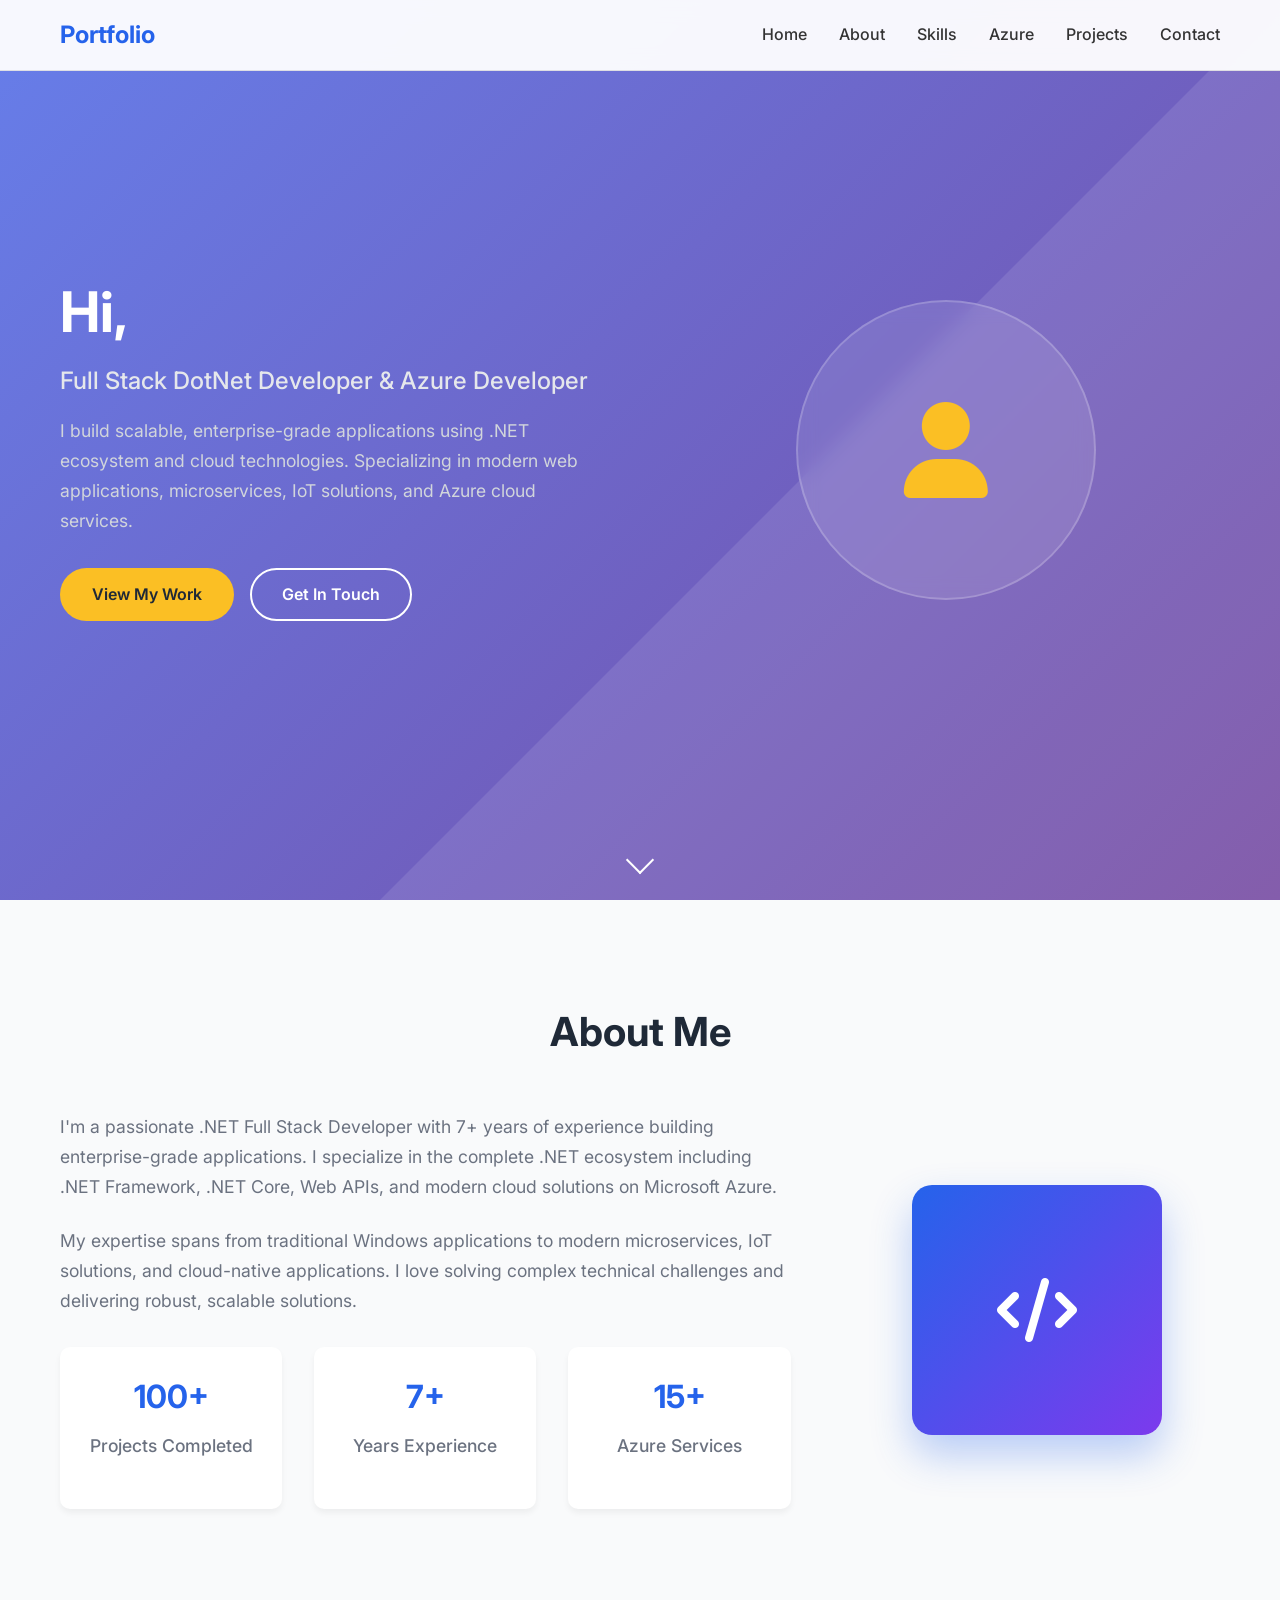
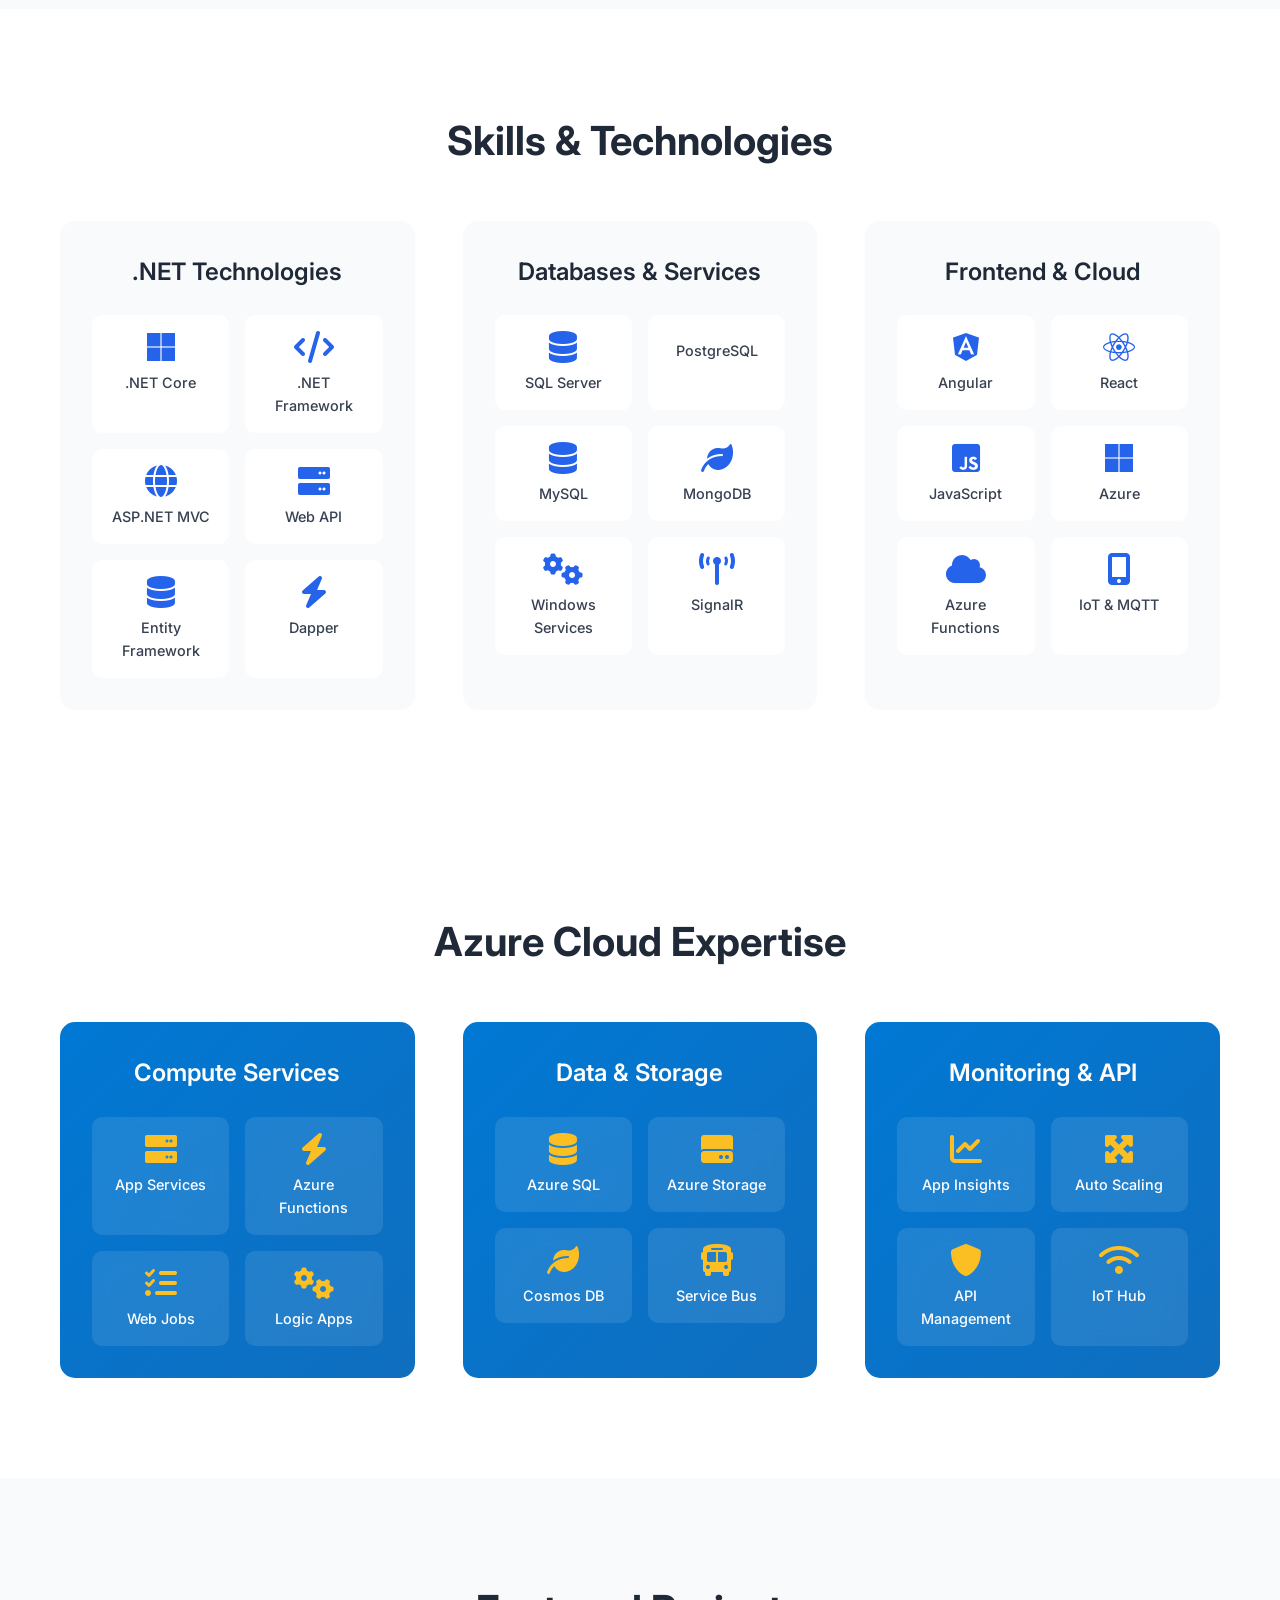
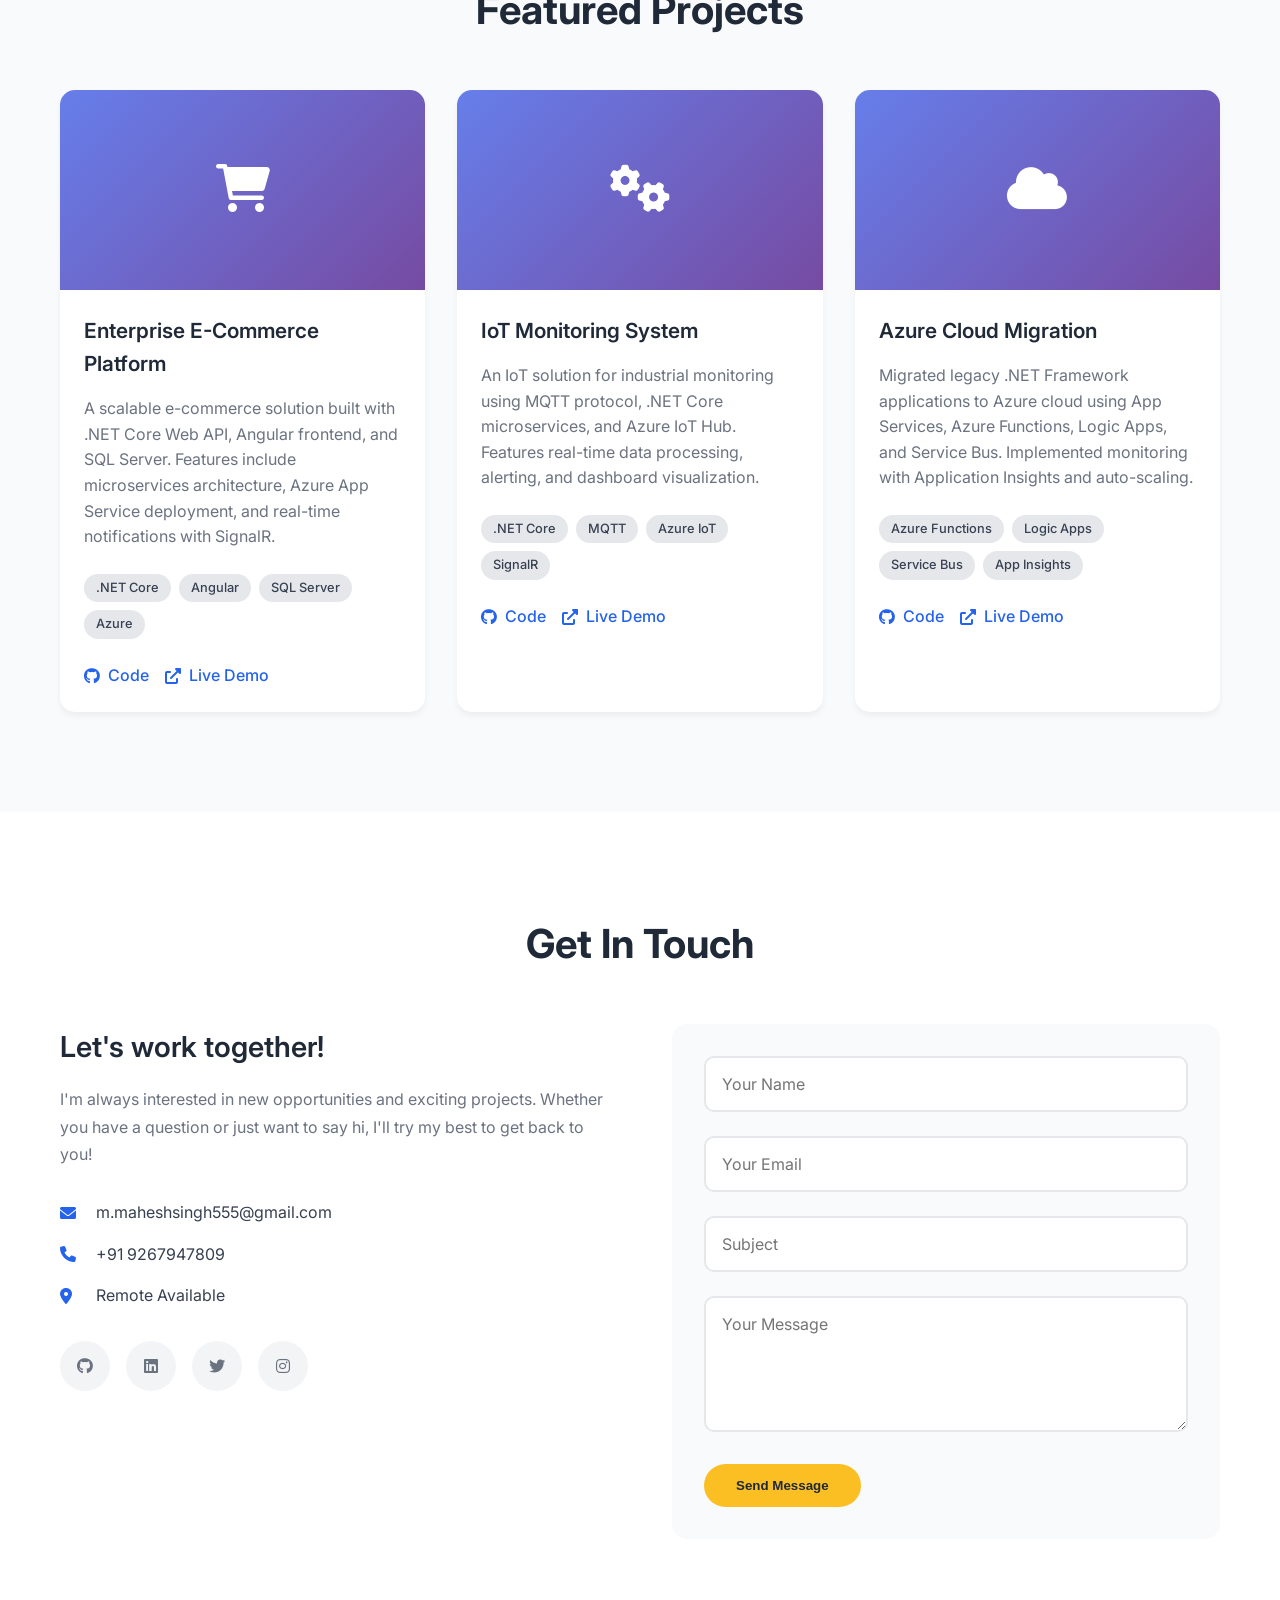
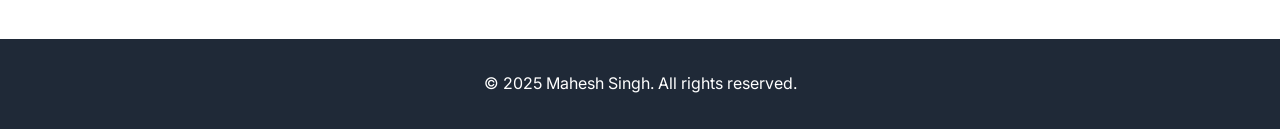
==== commit c1a06b1a: "Added contact details" ====
--- a/index.html
+++ b/index.html
@@ -362,15 +362,15 @@
                     <div class="contact-details">
                         <div class="contact-item">
                             <i class="fas fa-envelope"></i>
-                            <span>mahesh.singh@example.com</span>
+                            <span>m.maheshsingh555@gmail.com</span>
                         </div>
                         <div class="contact-item">
                             <i class="fas fa-phone"></i>
-                            <span>+1 (555) 123-4567</span>
+                            <span>+91 9267947809</span>
                         </div>
                         <div class="contact-item">
                             <i class="fas fa-map-marker-alt"></i>
-                            <span>Remote / On-site Available</span>
+                            <span>Remote Available</span>
                         </div>
                     </div>
                     <div class="social-links">
@@ -410,7 +410,7 @@
     <!-- Footer -->
     <footer class="footer">
         <div class="container">
-            <p>&copy; 2024 Mahesh Singh. All rights reserved.</p>
+            <p>&copy; 2025 Mahesh Singh. All rights reserved.</p>
         </div>
     </footer>
 
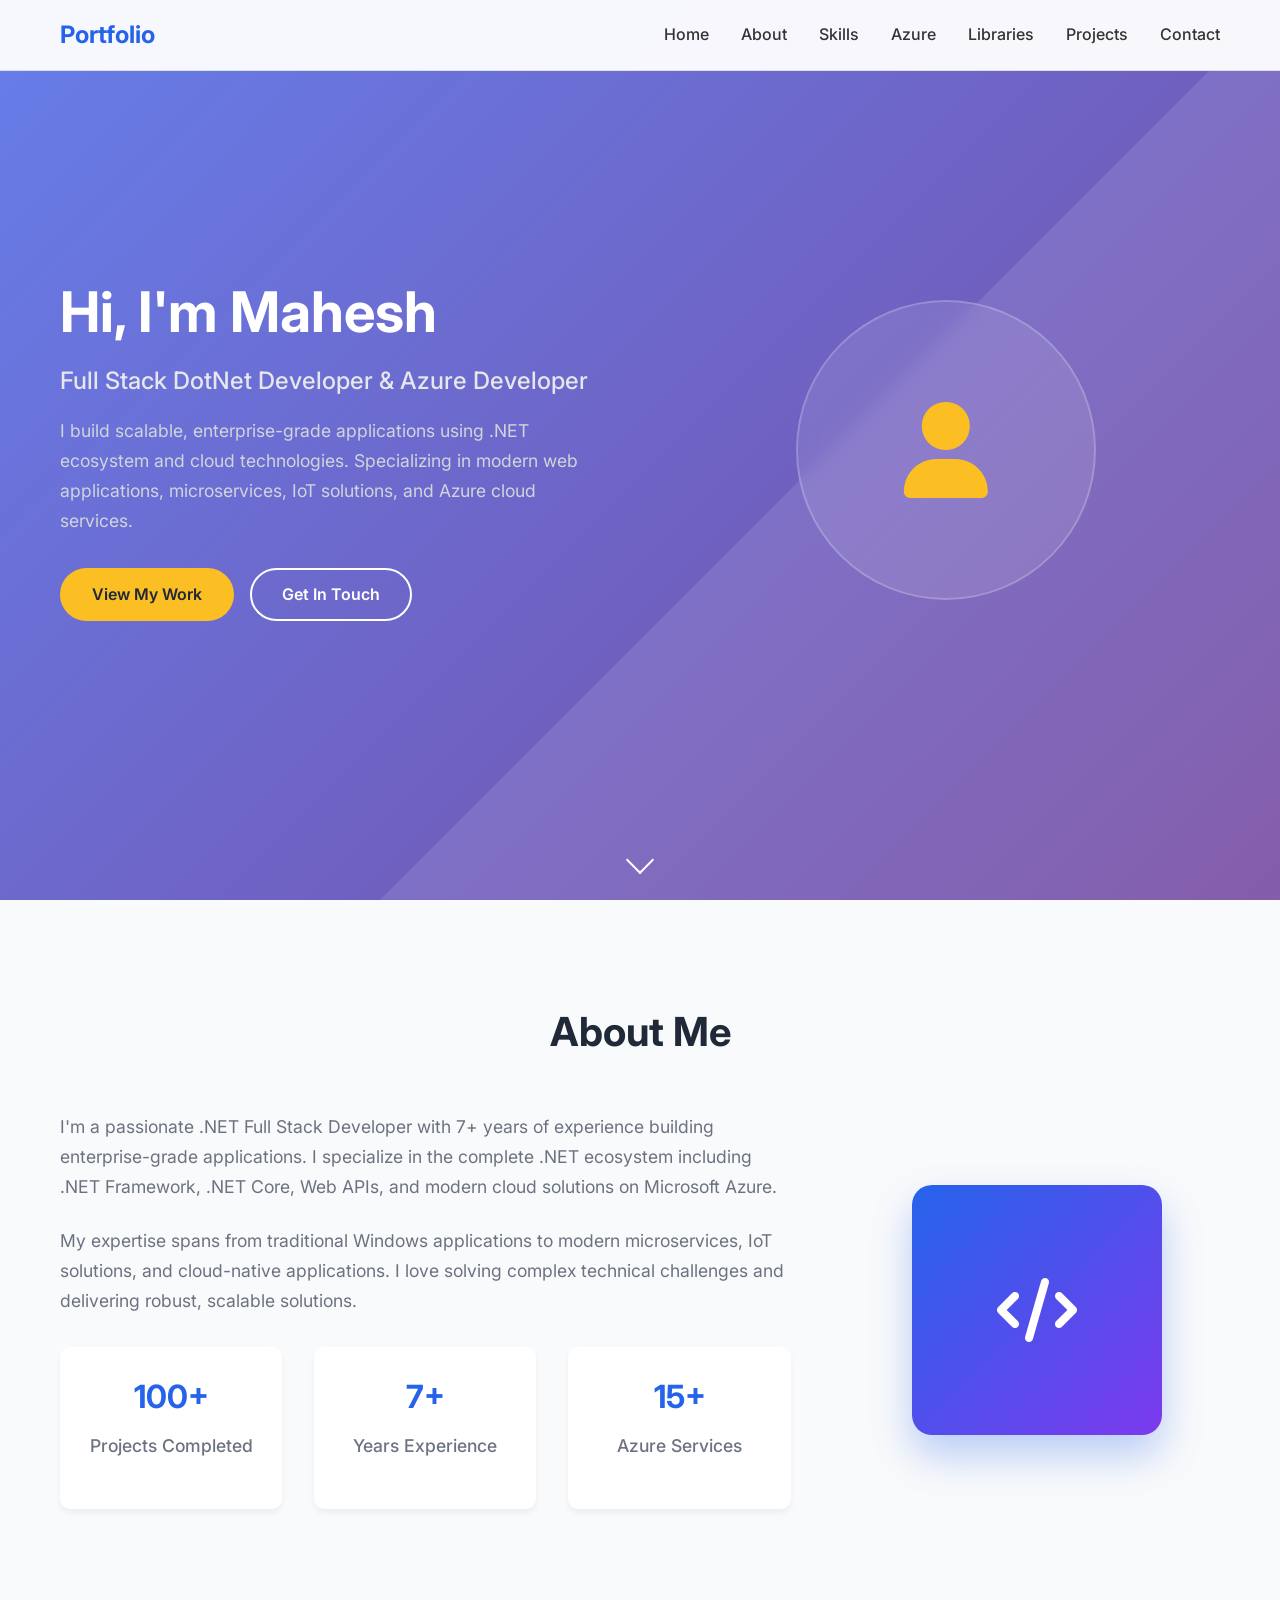
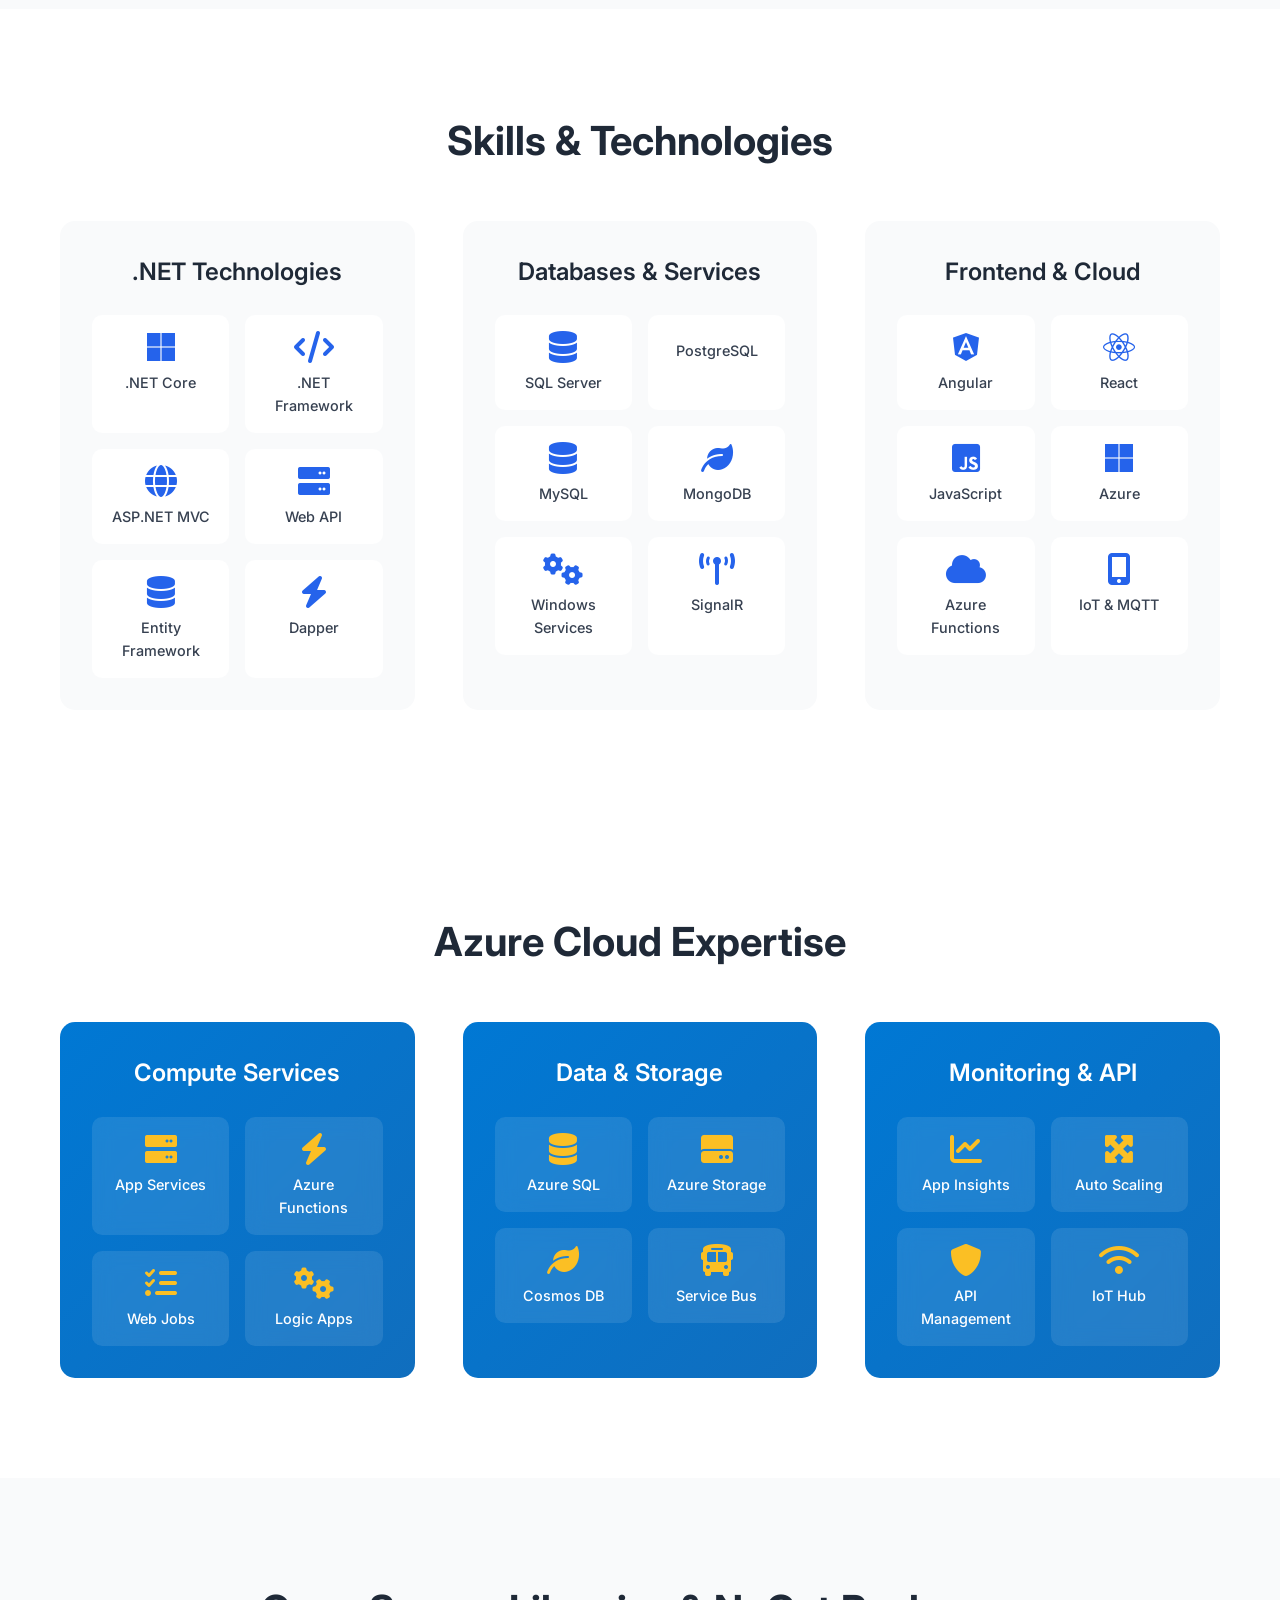
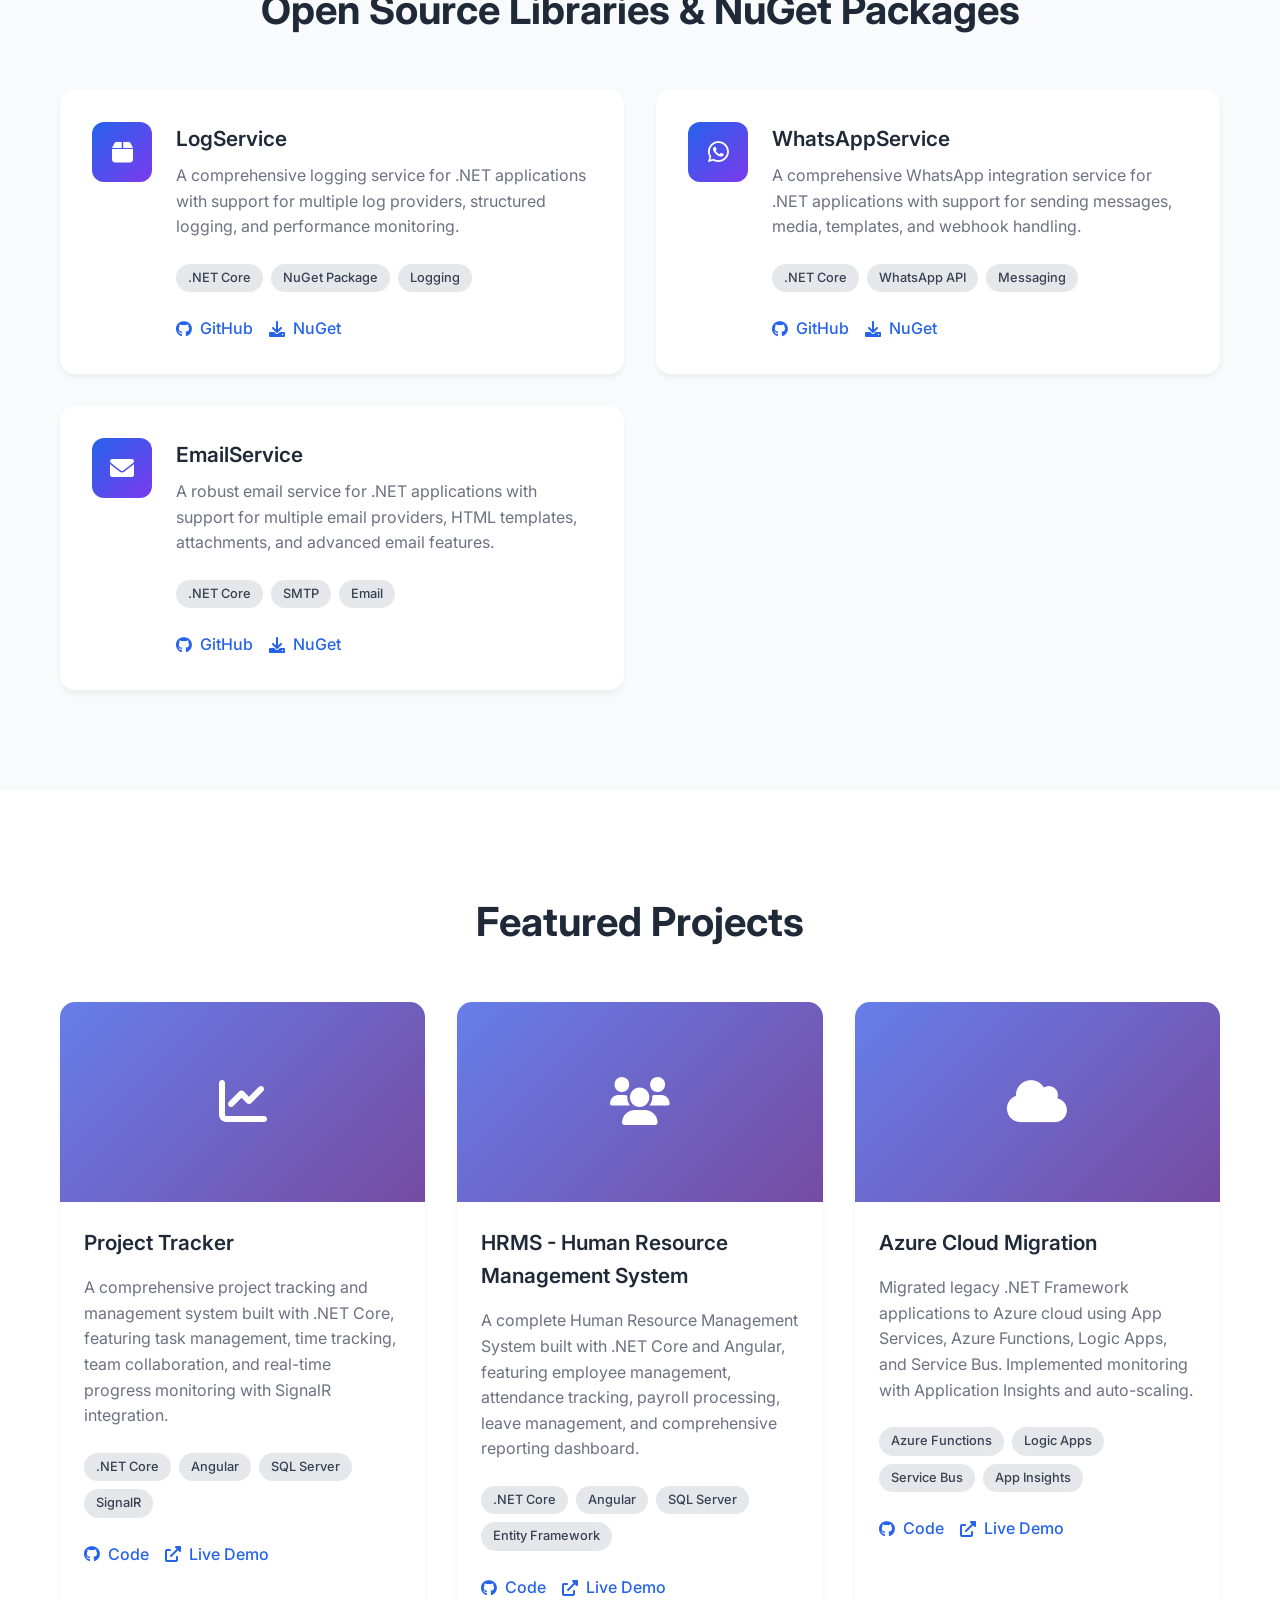
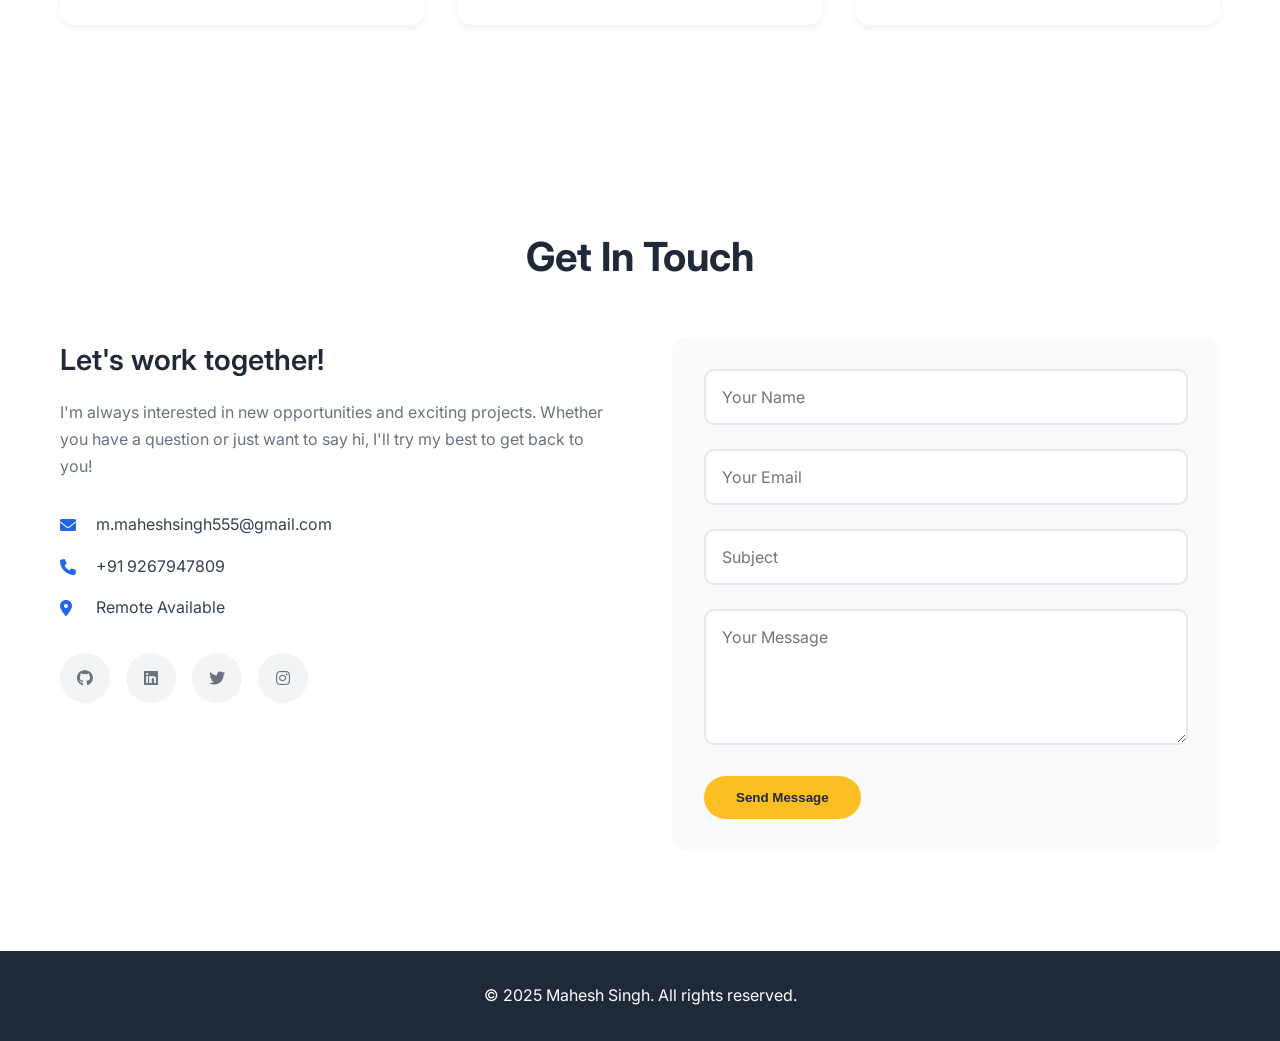
==== commit eed569b9: "added projects" ====
--- a/index.html
+++ b/index.html
@@ -20,6 +20,7 @@
                 <a href="#about" class="nav-link">About</a>
                 <a href="#skills" class="nav-link">Skills</a>
                 <a href="#azure" class="nav-link">Azure</a>
+                <a href="#libraries" class="nav-link">Libraries</a>
                 <a href="#projects" class="nav-link">Projects</a>
                 <a href="#contact" class="nav-link">Contact</a>
             </div>
@@ -267,6 +268,81 @@
         </div>
     </section>
 
+    <!-- Libraries & Packages Section -->
+    <section id="libraries" class="libraries">
+        <div class="container">
+            <h2 class="section-title">Open Source Libraries & NuGet Packages</h2>
+            <div class="libraries-grid">
+                <div class="library-card">
+                    <div class="library-icon">
+                        <i class="fas fa-box"></i>
+                    </div>
+                    <div class="library-content">
+                        <h3>LogService</h3>
+                        <p>A comprehensive logging service for .NET applications with support for multiple log providers, structured logging, and performance monitoring.</p>
+                        <div class="library-tech">
+                            <span class="tech-tag">.NET Core</span>
+                            <span class="tech-tag">NuGet Package</span>
+                            <span class="tech-tag">Logging</span>
+                        </div>
+                        <div class="library-links">
+                            <a href="https://github.com/devmahi/nugetpackage-logservice" target="_blank" class="library-link">
+                                <i class="fab fa-github"></i> GitHub
+                            </a>
+                            <a href="#" class="library-link">
+                                <i class="fas fa-download"></i> NuGet
+                            </a>
+                        </div>
+                    </div>
+                </div>
+                <div class="library-card">
+                    <div class="library-icon">
+                        <i class="fab fa-whatsapp"></i>
+                    </div>
+                    <div class="library-content">
+                        <h3>WhatsAppService</h3>
+                        <p>A comprehensive WhatsApp integration service for .NET applications with support for sending messages, media, templates, and webhook handling.</p>
+                        <div class="library-tech">
+                            <span class="tech-tag">.NET Core</span>
+                            <span class="tech-tag">WhatsApp API</span>
+                            <span class="tech-tag">Messaging</span>
+                        </div>
+                        <div class="library-links">
+                            <a href="https://github.com/devmahi/nugetpackage-whatsappservice" target="_blank" class="library-link">
+                                <i class="fab fa-github"></i> GitHub
+                            </a>
+                            <a href="#" class="library-link">
+                                <i class="fas fa-download"></i> NuGet
+                            </a>
+                        </div>
+                    </div>
+                </div>
+                <div class="library-card">
+                    <div class="library-icon">
+                        <i class="fas fa-envelope"></i>
+                    </div>
+                    <div class="library-content">
+                        <h3>EmailService</h3>
+                        <p>A robust email service for .NET applications with support for multiple email providers, HTML templates, attachments, and advanced email features.</p>
+                        <div class="library-tech">
+                            <span class="tech-tag">.NET Core</span>
+                            <span class="tech-tag">SMTP</span>
+                            <span class="tech-tag">Email</span>
+                        </div>
+                        <div class="library-links">
+                            <a href="https://github.com/devmahi/nugetpackage-emailservice" target="_blank" class="library-link">
+                                <i class="fab fa-github"></i> GitHub
+                            </a>
+                            <a href="#" class="library-link">
+                                <i class="fas fa-download"></i> NuGet
+                            </a>
+                        </div>
+                    </div>
+                </div>
+            </div>
+        </div>
+    </section>
+
     <!-- Projects Section -->
     <section id="projects" class="projects">
         <div class="container">
@@ -275,20 +351,20 @@
                 <div class="project-card">
                     <div class="project-image">
                         <div class="project-placeholder">
-                            <i class="fas fa-shopping-cart"></i>
+                            <i class="fas fa-chart-line"></i>
                         </div>
                     </div>
                     <div class="project-content">
-                        <h3>Enterprise E-Commerce Platform</h3>
-                        <p>A scalable e-commerce solution built with .NET Core Web API, Angular frontend, and SQL Server. Features include microservices architecture, Azure App Service deployment, and real-time notifications with SignalR.</p>
+                        <h3>Project Tracker</h3>
+                        <p>A comprehensive project tracking and management system built with .NET Core, featuring task management, time tracking, team collaboration, and real-time progress monitoring with SignalR integration.</p>
                         <div class="project-tech">
                             <span class="tech-tag">.NET Core</span>
                             <span class="tech-tag">Angular</span>
                             <span class="tech-tag">SQL Server</span>
-                            <span class="tech-tag">Azure</span>
+                            <span class="tech-tag">SignalR</span>
                         </div>
                         <div class="project-links">
-                            <a href="#" class="project-link">
+                            <a href="https://github.com/devmahi/tracker" target="_blank" class="project-link">
                                 <i class="fab fa-github"></i> Code
                             </a>
                             <a href="#" class="project-link">
@@ -300,20 +376,20 @@
                 <div class="project-card">
                     <div class="project-image">
                         <div class="project-placeholder">
-                            <i class="fas fa-cogs"></i>
+                            <i class="fas fa-users"></i>
                         </div>
                     </div>
                     <div class="project-content">
-                        <h3>IoT Monitoring System</h3>
-                        <p>An IoT solution for industrial monitoring using MQTT protocol, .NET Core microservices, and Azure IoT Hub. Features real-time data processing, alerting, and dashboard visualization.</p>
+                        <h3>HRMS - Human Resource Management System</h3>
+                        <p>A complete Human Resource Management System built with .NET Core and Angular, featuring employee management, attendance tracking, payroll processing, leave management, and comprehensive reporting dashboard.</p>
                         <div class="project-tech">
                             <span class="tech-tag">.NET Core</span>
-                            <span class="tech-tag">MQTT</span>
-                            <span class="tech-tag">Azure IoT</span>
-                            <span class="tech-tag">SignalR</span>
+                            <span class="tech-tag">Angular</span>
+                            <span class="tech-tag">SQL Server</span>
+                            <span class="tech-tag">Entity Framework</span>
                         </div>
                         <div class="project-links">
-                            <a href="#" class="project-link">
+                            <a href="https://github.com/devmahi/hrms" target="_blank" class="project-link">
                                 <i class="fab fa-github"></i> Code
                             </a>
                             <a href="#" class="project-link">
--- a/styles.css
+++ b/styles.css
@@ -443,10 +443,97 @@
     text-align: center;
 }
 
+/* Libraries Section */
+.libraries {
+    padding: 100px 0;
+    background: #f9fafb;
+}
+
+.libraries-grid {
+    display: grid;
+    grid-template-columns: repeat(auto-fit, minmax(400px, 1fr));
+    gap: 2rem;
+}
+
+.library-card {
+    background: white;
+    border-radius: 15px;
+    padding: 2rem;
+    box-shadow: 0 4px 6px rgba(0, 0, 0, 0.05);
+    transition: all 0.3s ease;
+    display: flex;
+    align-items: flex-start;
+    gap: 1.5rem;
+}
+
+.library-card:hover {
+    transform: translateY(-5px);
+    box-shadow: 0 20px 40px rgba(0, 0, 0, 0.1);
+}
+
+.library-icon {
+    width: 60px;
+    height: 60px;
+    background: linear-gradient(135deg, #2563eb, #7c3aed);
+    border-radius: 12px;
+    display: flex;
+    align-items: center;
+    justify-content: center;
+    flex-shrink: 0;
+}
+
+.library-icon i {
+    font-size: 1.5rem;
+    color: white;
+}
+
+.library-content {
+    flex: 1;
+}
+
+.library-content h3 {
+    font-size: 1.3rem;
+    font-weight: 600;
+    margin-bottom: 0.5rem;
+    color: #1f2937;
+}
+
+.library-content p {
+    color: #6b7280;
+    margin-bottom: 1.5rem;
+    line-height: 1.6;
+}
+
+.library-tech {
+    display: flex;
+    flex-wrap: wrap;
+    gap: 0.5rem;
+    margin-bottom: 1.5rem;
+}
+
+.library-links {
+    display: flex;
+    gap: 1rem;
+}
+
+.library-link {
+    color: #2563eb;
+    text-decoration: none;
+    font-weight: 500;
+    display: flex;
+    align-items: center;
+    gap: 0.5rem;
+    transition: color 0.3s ease;
+}
+
+.library-link:hover {
+    color: #1d4ed8;
+}
+
 /* Projects Section */
 .projects {
     padding: 100px 0;
-    background: #f9fafb;
+    background: white;
 }
 
 .projects-grid {
@@ -766,6 +853,15 @@
     .azure-grid {
         grid-template-columns: 1fr;
     }
+
+    .libraries-grid {
+        grid-template-columns: 1fr;
+    }
+
+    .library-card {
+        flex-direction: column;
+        text-align: center;
+    }
 }
 
 @media (max-width: 480px) {
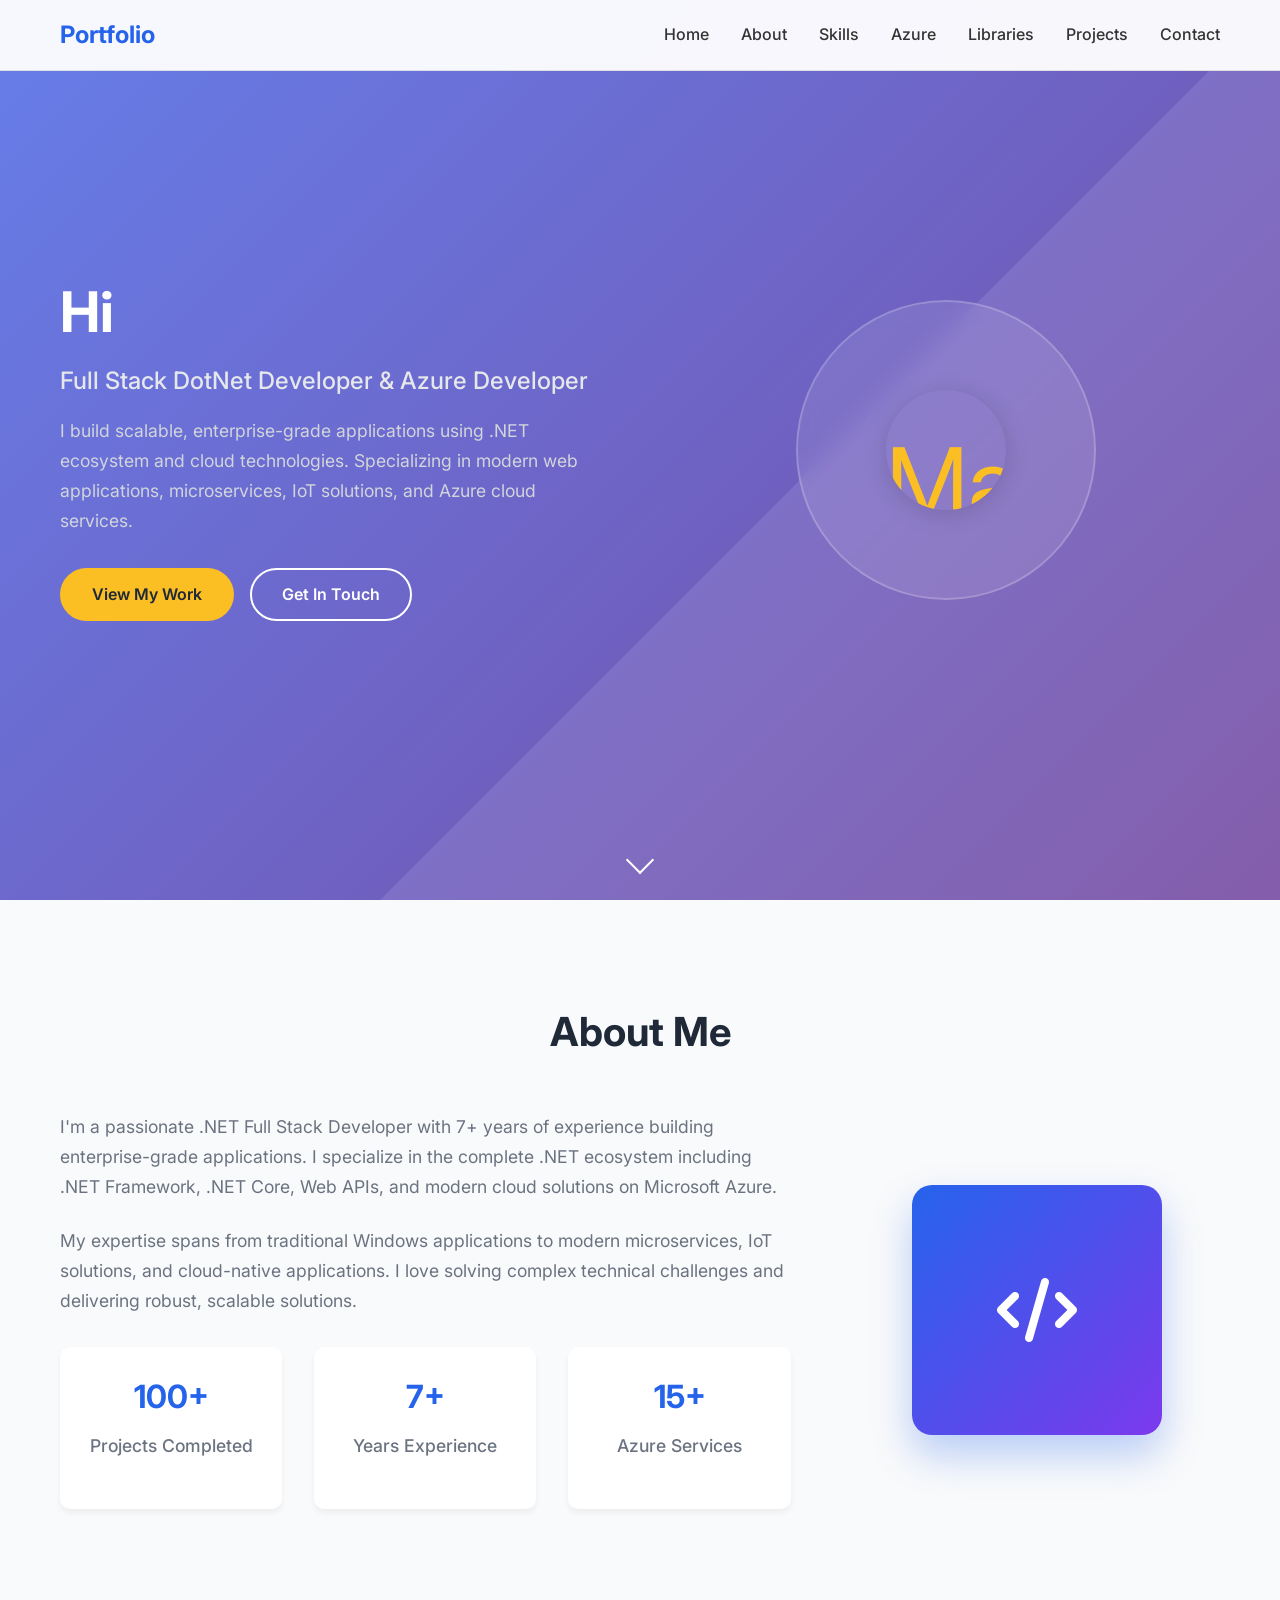
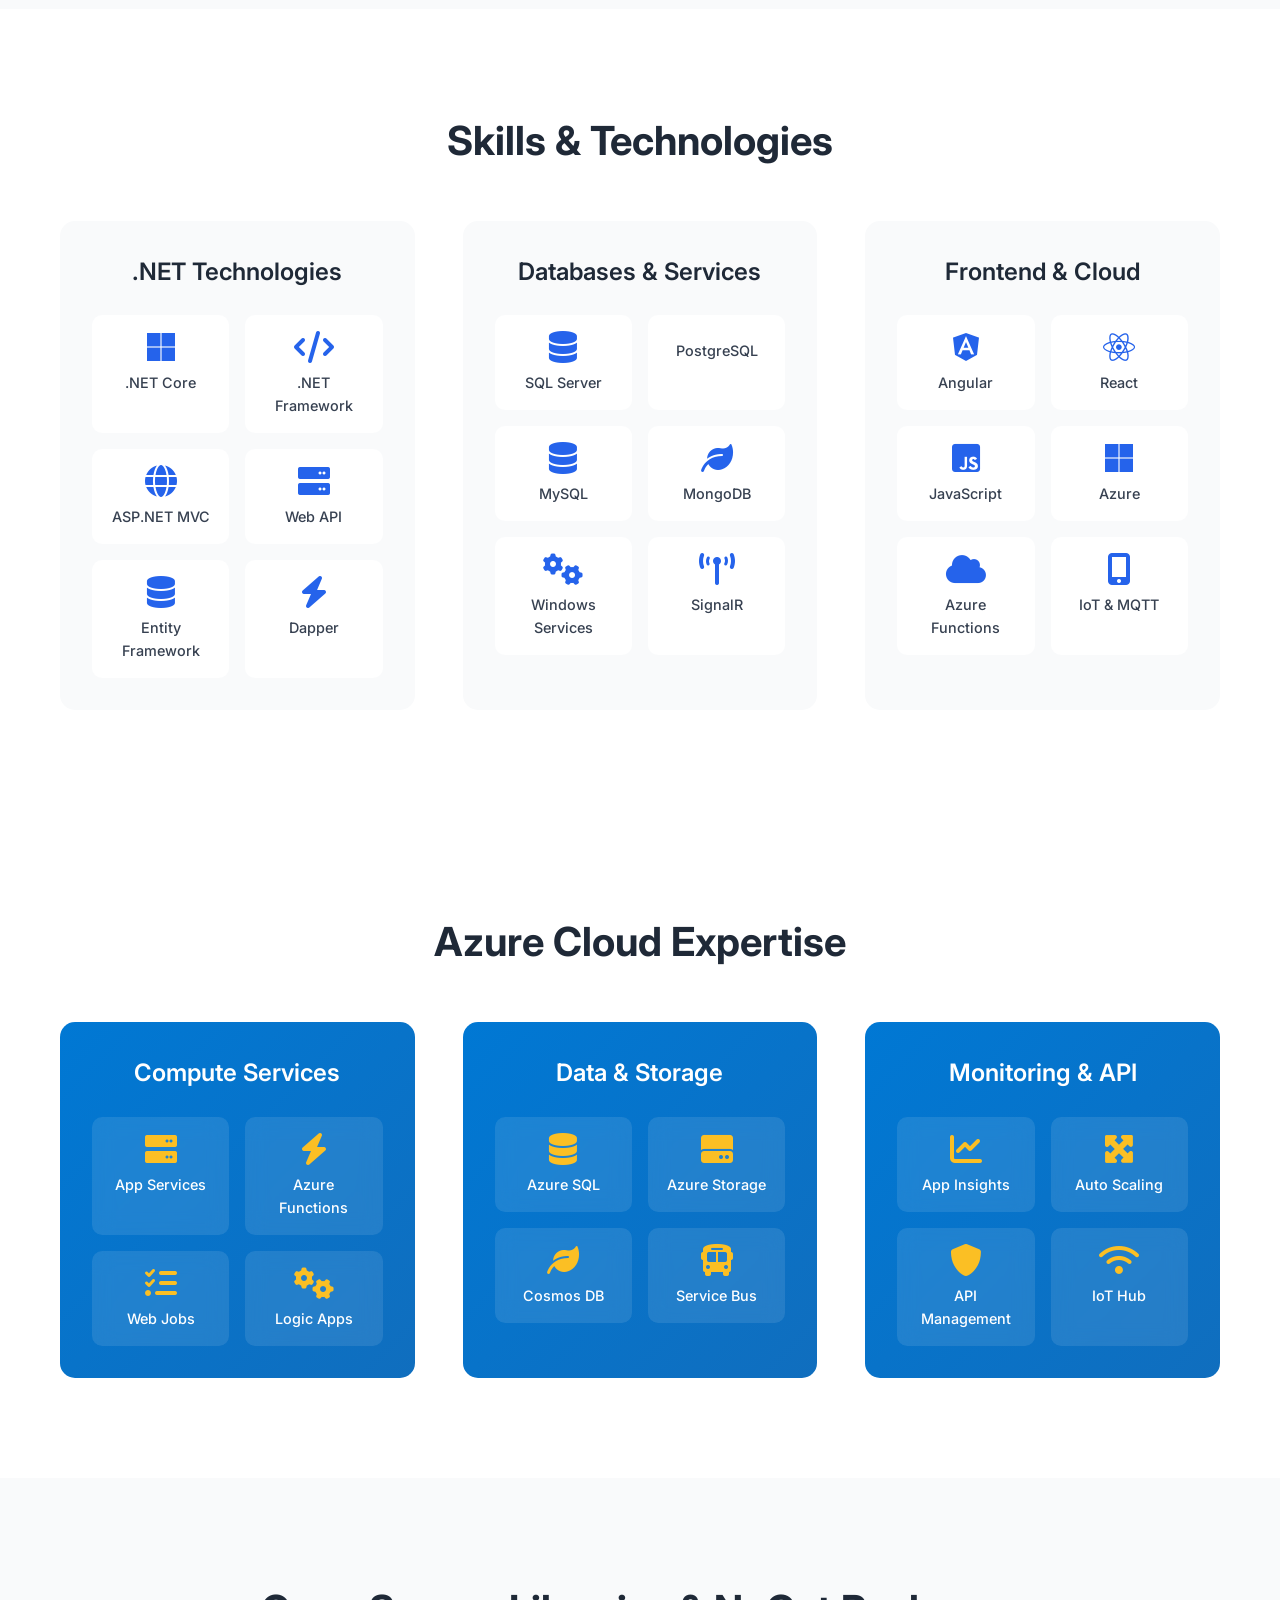
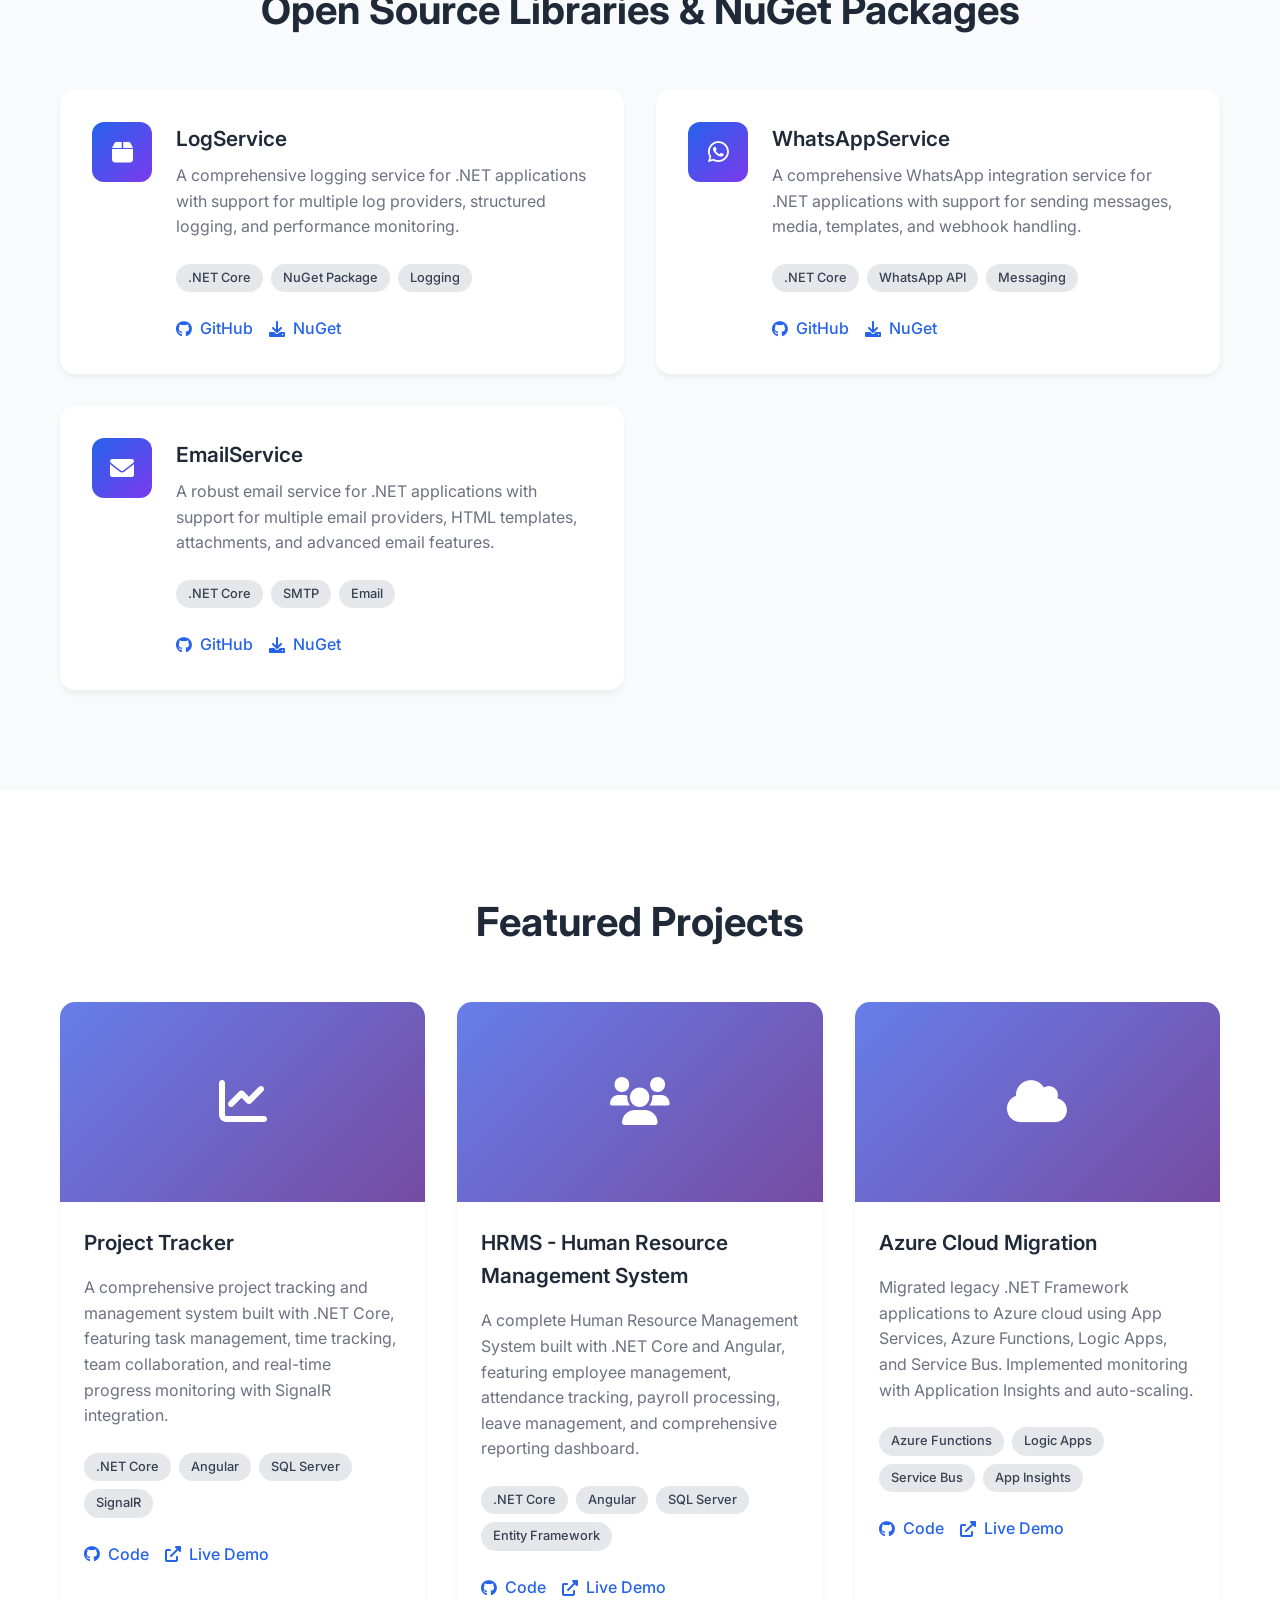
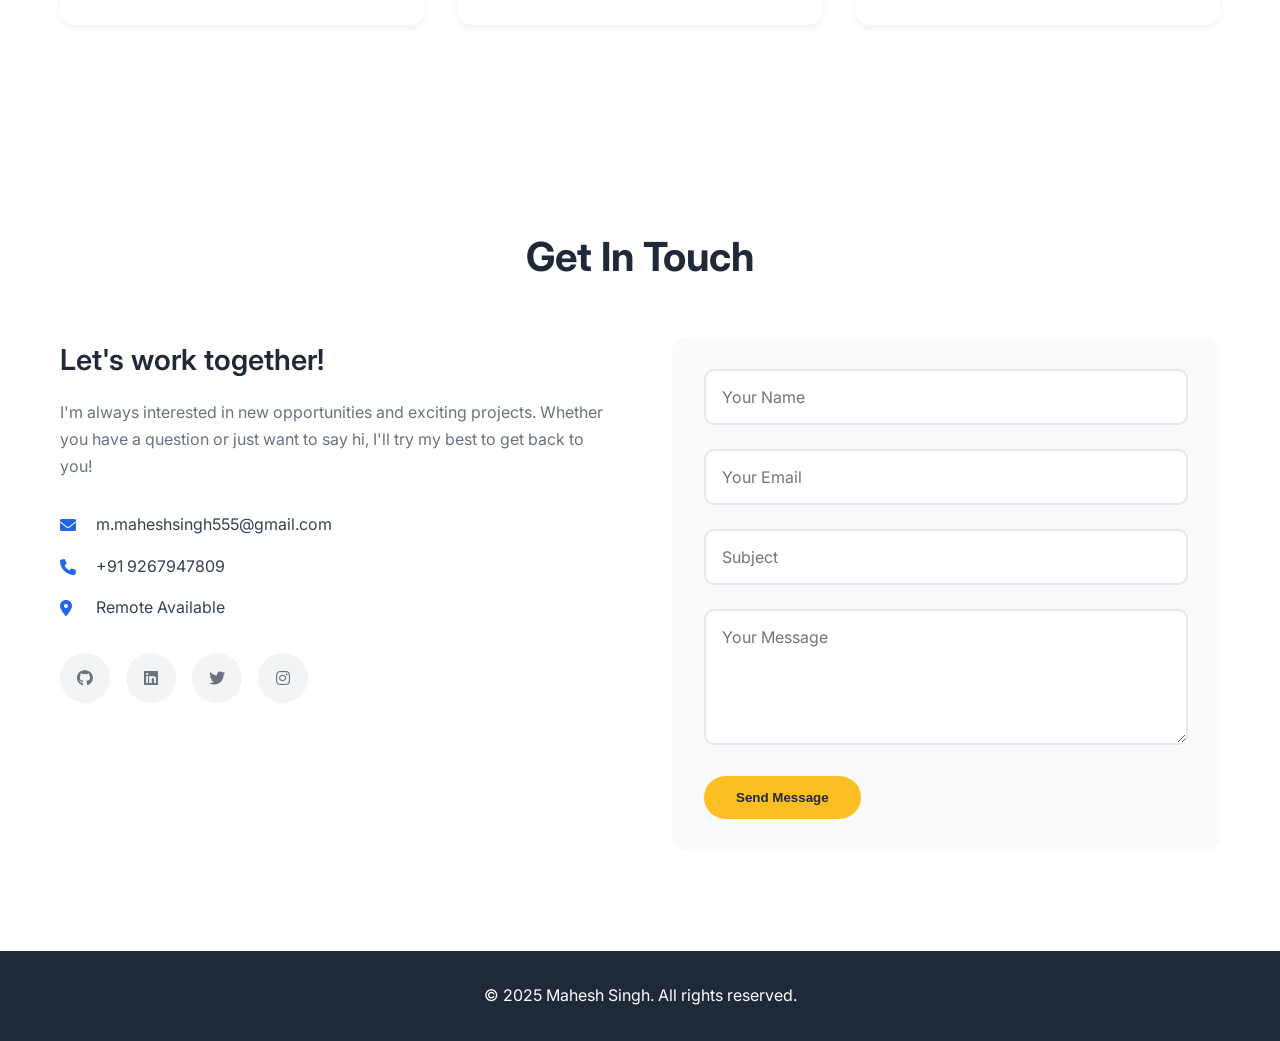
==== commit 7dc196b8: "added photo" ====
--- a/index.html
+++ b/index.html
@@ -51,7 +51,7 @@
             </div>
             <div class="hero-image">
                 <div class="hero-avatar">
-                    <i class="fas fa-user"></i>
+                    <img src="images/photo.jpg" alt="Mahesh Singh Photo" style="width: 120px; height: 120px; border-radius: 50%; object-fit: cover; box-shadow: 0 4px 24px rgba(0,0,0,0.15);">
                 </div>
             </div>
         </div>
@@ -289,7 +289,7 @@
                             <a href="https://github.com/devmahi/nugetpackage-logservice" target="_blank" class="library-link">
                                 <i class="fab fa-github"></i> GitHub
                             </a>
-                            <a href="#" class="library-link">
+                            <a href="https://www.nuget.org/packages/DevMahi.LogService" class="library-link">
                                 <i class="fas fa-download"></i> NuGet
                             </a>
                         </div>
@@ -311,7 +311,7 @@
                             <a href="https://github.com/devmahi/nugetpackage-whatsappservice" target="_blank" class="library-link">
                                 <i class="fab fa-github"></i> GitHub
                             </a>
-                            <a href="#" class="library-link">
+                            <a href="https://www.nuget.org/packages/DevMahi.WhatsAppService" class="library-link">
                                 <i class="fas fa-download"></i> NuGet
                             </a>
                         </div>
@@ -333,7 +333,7 @@
                             <a href="https://github.com/devmahi/nugetpackage-emailservice" target="_blank" class="library-link">
                                 <i class="fab fa-github"></i> GitHub
                             </a>
-                            <a href="#" class="library-link">
+                            <a href="https://www.nuget.org/packages/DevMahi.EmailService" class="library-link">
                                 <i class="fas fa-download"></i> NuGet
                             </a>
                         </div>
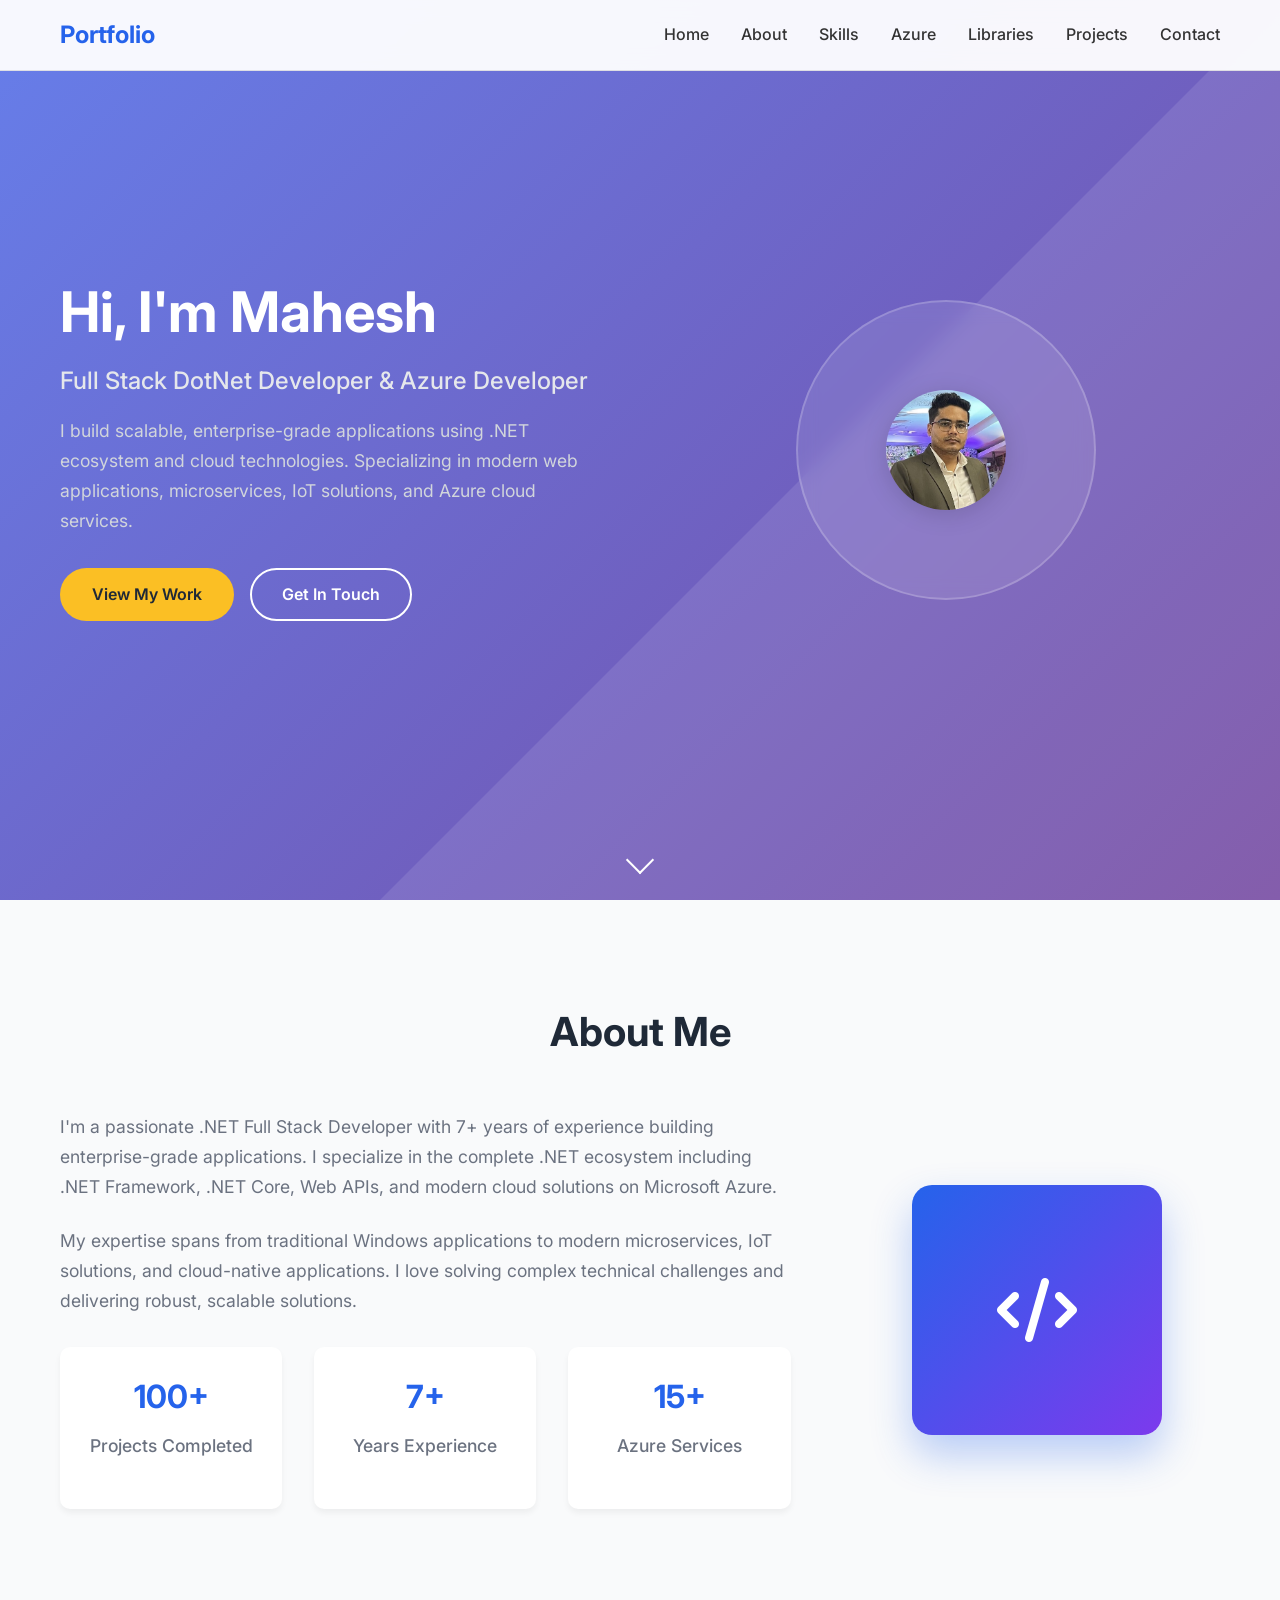
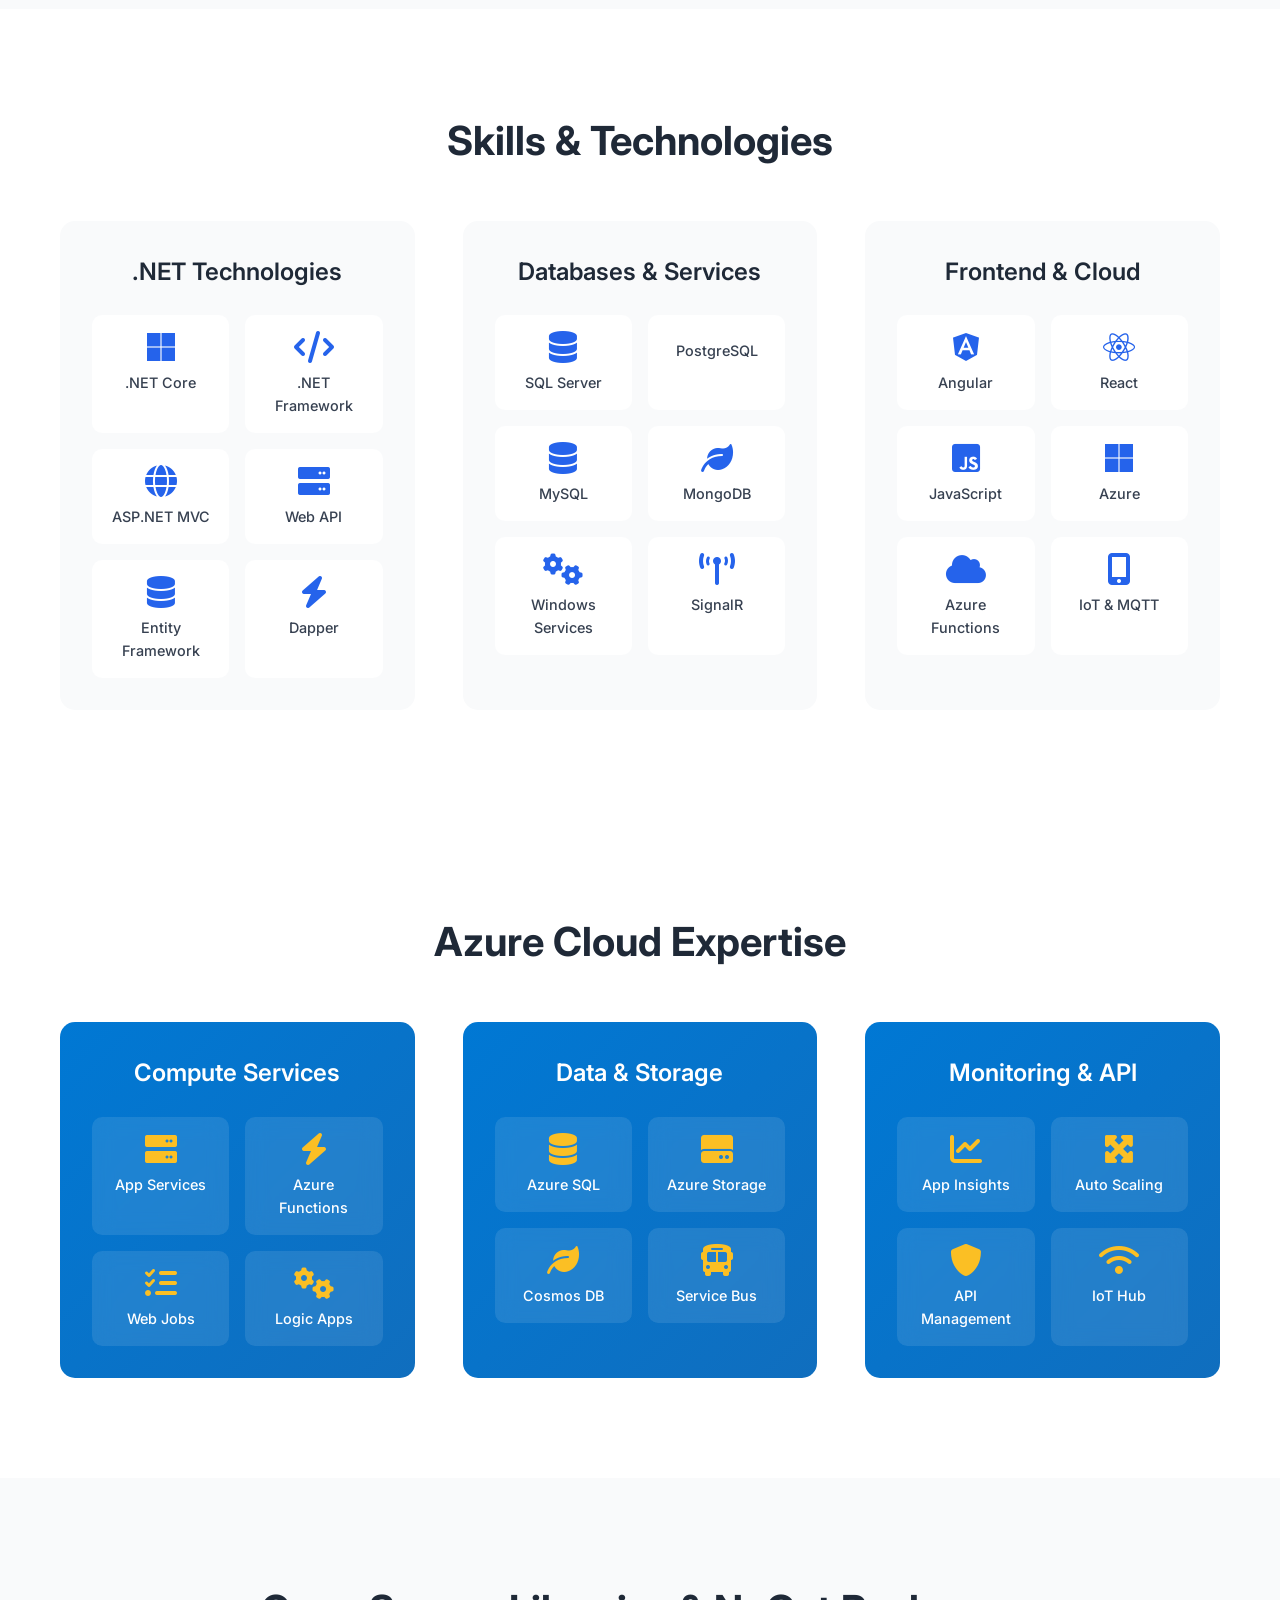
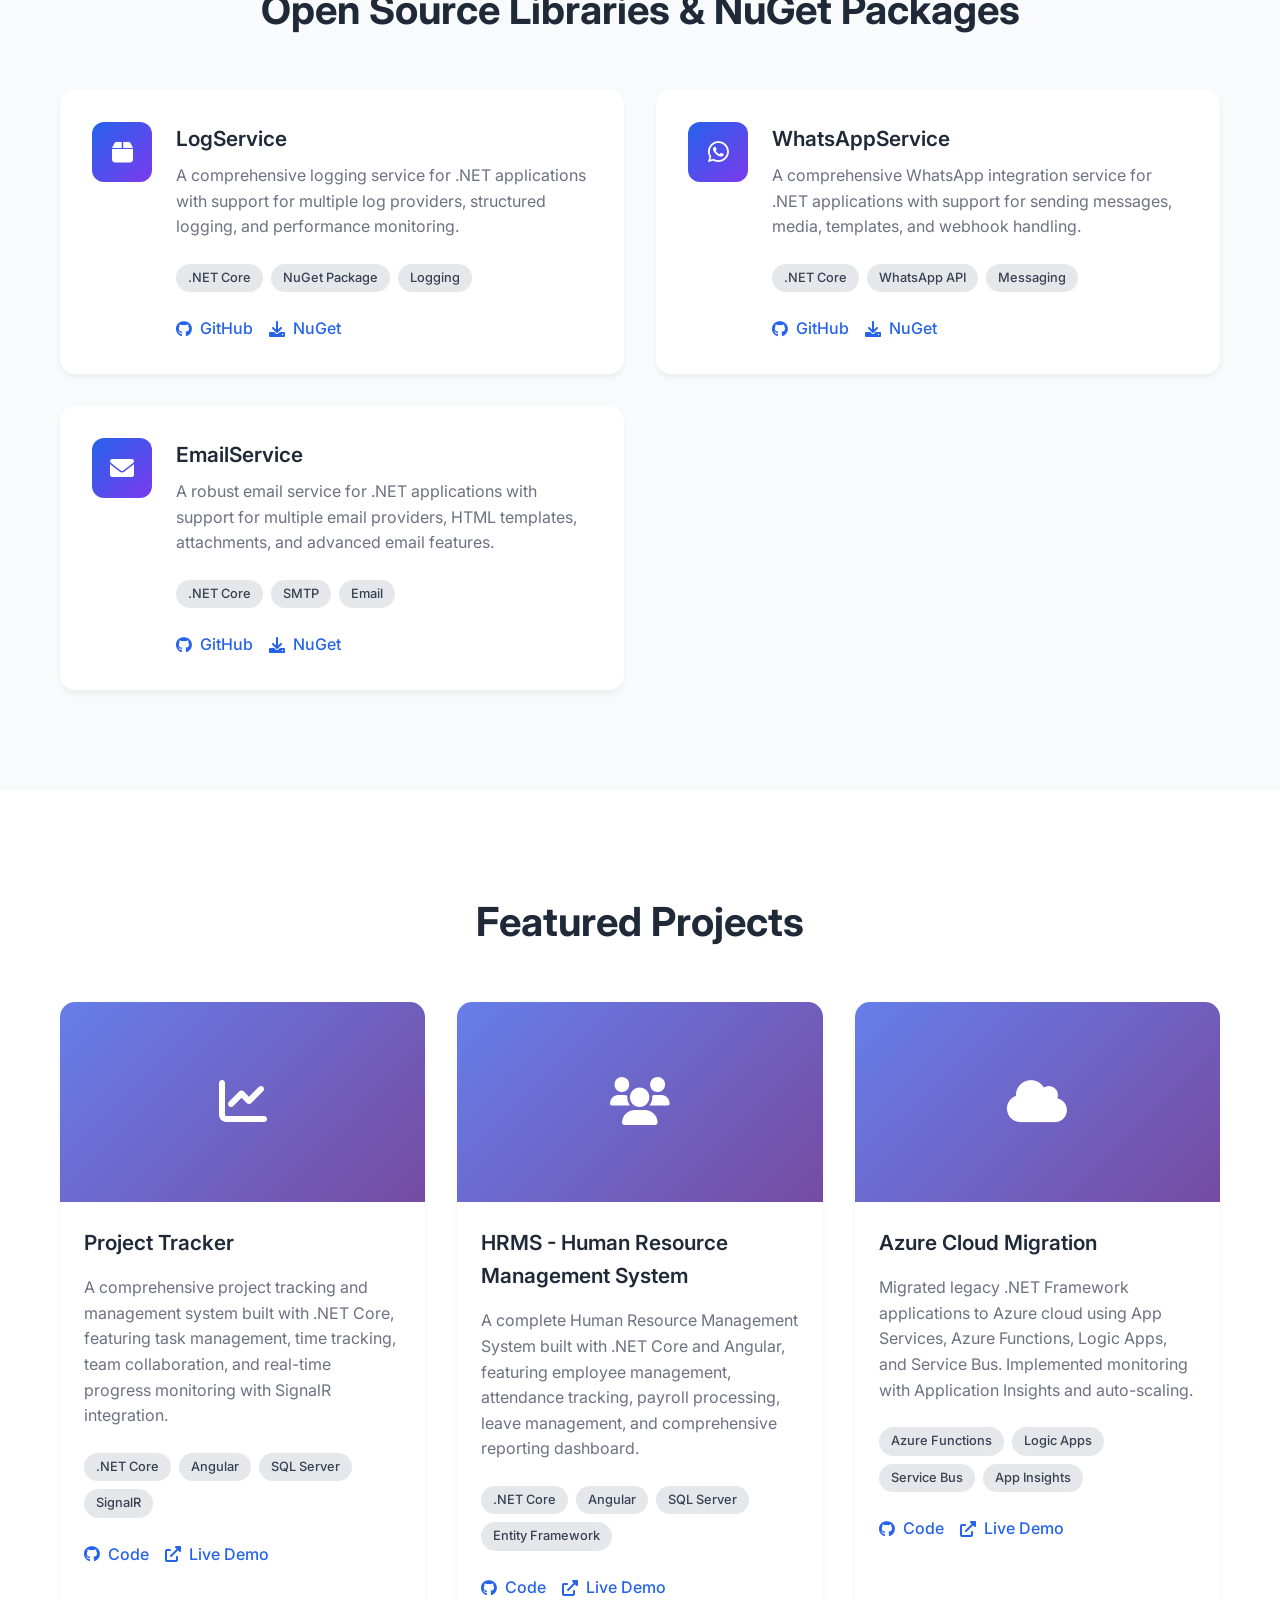
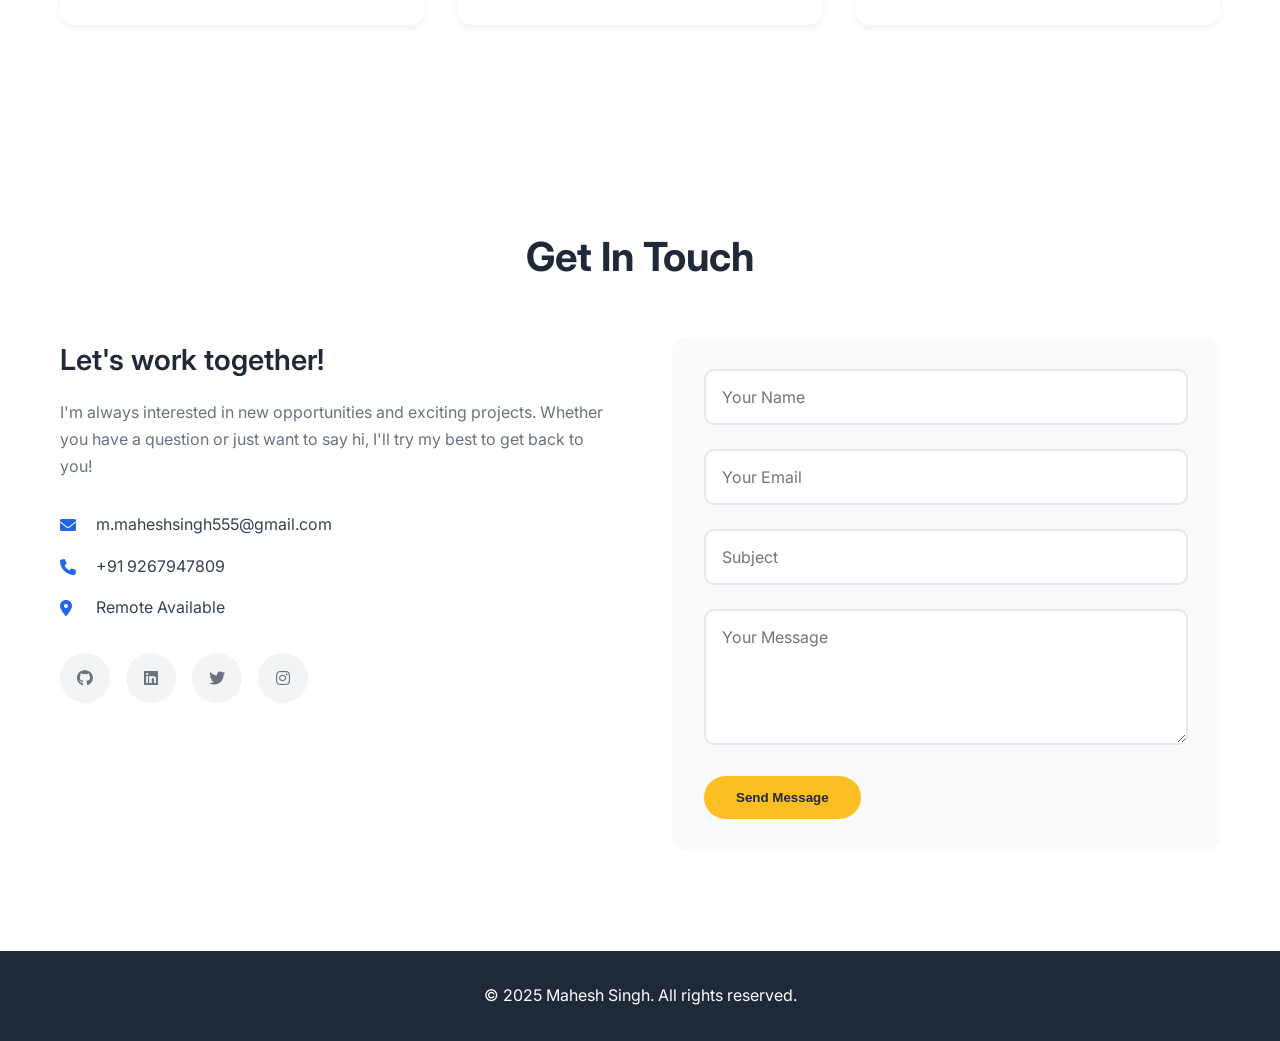
==== commit b9971cc1: "added photo" ====
--- a/index.html
+++ b/index.html
@@ -51,7 +51,7 @@
             </div>
             <div class="hero-image">
                 <div class="hero-avatar">
-                    <img src="images/photo.jpg" alt="Mahesh Singh Photo" style="width: 120px; height: 120px; border-radius: 50%; object-fit: cover; box-shadow: 0 4px 24px rgba(0,0,0,0.15);">
+                    <img src="./images/Photo.jpg" alt="Mahesh Singh Photo" style="width: 120px; height: 120px; border-radius: 50%; object-fit: cover; box-shadow: 0 4px 24px rgba(0,0,0,0.15);">
                 </div>
             </div>
         </div>
